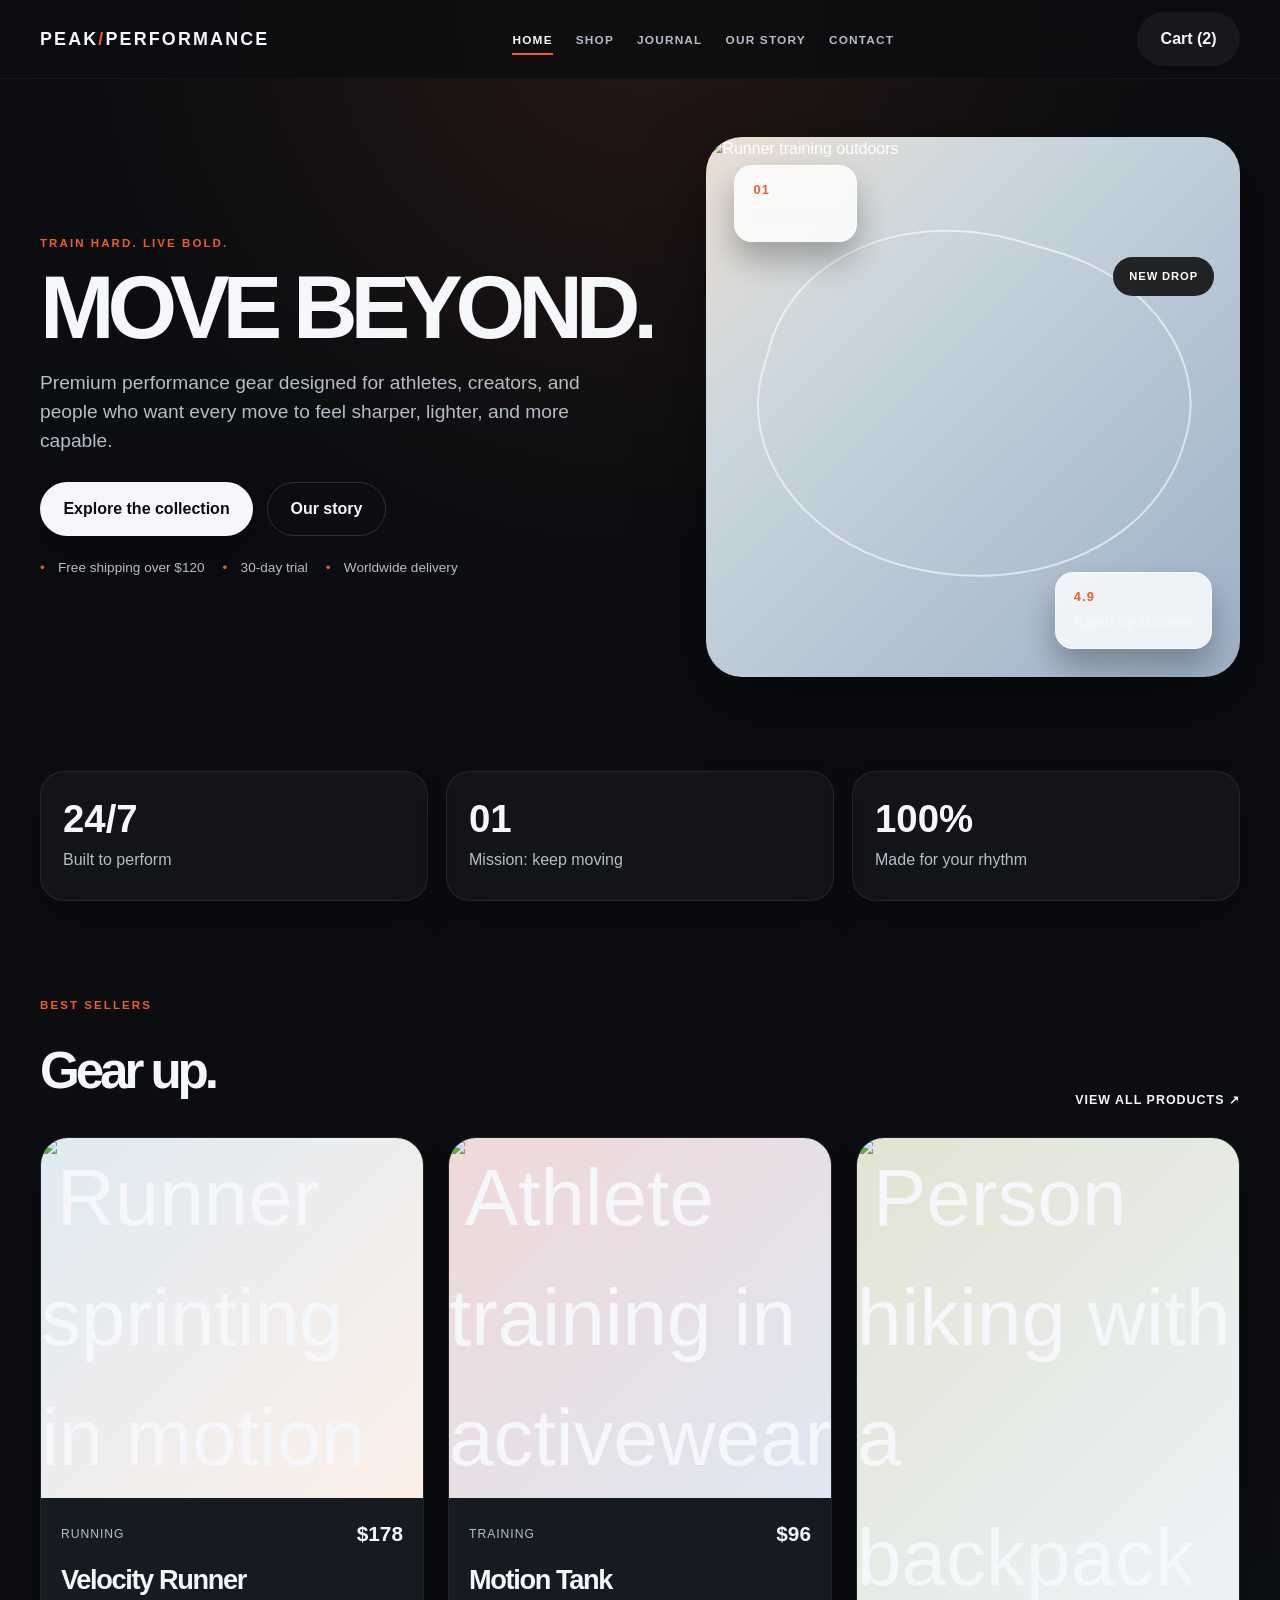
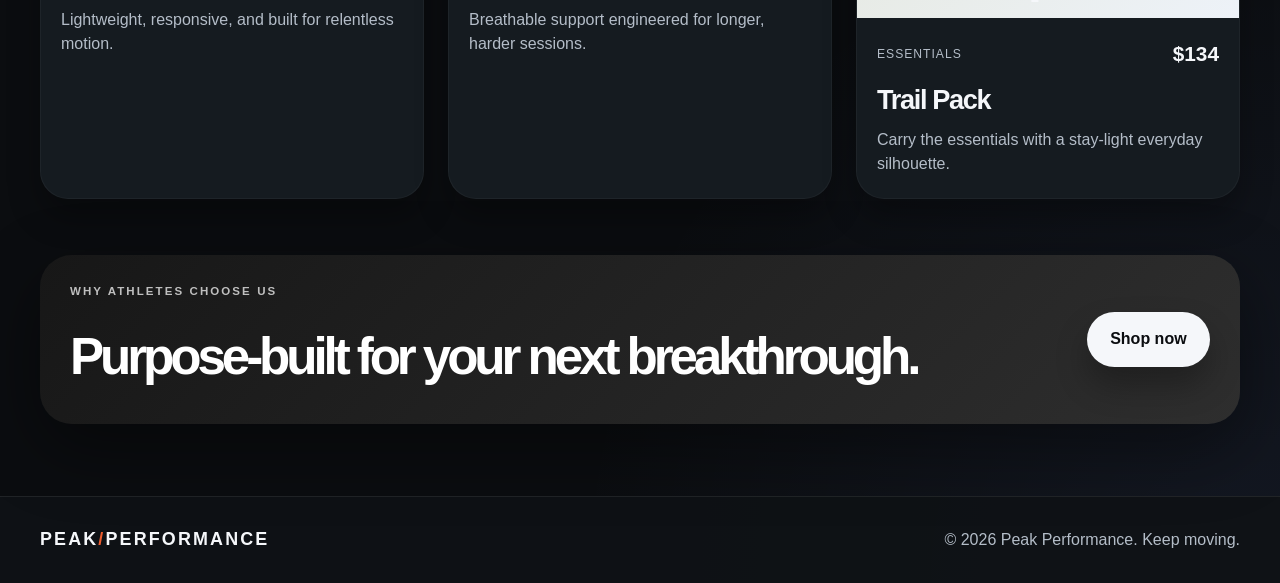
==== index.html @ 9002784c "Add image links to product and hero sections, create secret and route pages with corresponding style" ====
<!doctype html>
<html lang="en">
  <head>
    <meta charset="UTF-8" />
    <meta name="viewport" content="width=device-width, initial-scale=1.0" />
    <meta
      name="description"
      content="Premium performance essentials for training, travel, and everyday movement."
    />
    <title>Peak Performance | Move Beyond</title>
    <link rel="stylesheet" href="styles.css" />
    <script src="app.js" defer></script>
  </head>
  <body>
    <header class="site-header">
      <div class="container nav-wrap">
        <a class="brand" href="index.html">PEAK<span>/</span>PERFORMANCE</a>
        <nav class="main-nav" aria-label="Main navigation">
          <ul class="nav-links">
            <li><a href="index.html" class="active">Home</a></li>
            <li><a href="shop.html">Shop</a></li>
            <li><a href="journal.html">Journal</a></li>
            <li><a href="about.html">Our Story</a></li>
            <li><a href="contact.html">Contact</a></li>
          </ul>
        </nav>
        <div class="nav-actions">
          <a class="nav-pill" href="cart.html">Cart (2)</a>
          <button class="menu-toggle" aria-label="Open menu">☰</button>
        </div>
      </div>
    </header>

    <main>
      <section class="page-hero hero-section">
        <div class="container hero-layout reveal">
          <div class="hero-copy">
            <p class="section-kicker">Train hard. Live bold.</p>
            <h1>Move beyond.</h1>
            <p class="lead">
              Premium performance gear designed for athletes, creators, and
              people who want every move to feel sharper, lighter, and more
              capable.
            </p>
            <div class="cta-row">
              <a class="btn btn-primary" href="shop.html"
                >Explore the collection</a
              >
              <a class="btn btn-secondary" href="about.html">Our story</a>
            </div>
            <ul class="trust-list">
              <li>Free shipping over $120</li>
              <li>30-day trial</li>
              <li>Worldwide delivery</li>
            </ul>
          </div>

          <div
            class="hero-visual"
            aria-label="Premium performance gear showcase"
          >
            <a
              class="image-link hero-image-link"
              href="secret.html"
              aria-label="Open private Peak Performance note"
            >
              <img
                class="hero-photo"
                src="https://images.unsplash.com/photo-1547347298-4074fc3086f0?auto=format&fit=crop&w=1200&q=80"
                alt="Runner training outdoors"
              />
            </a>
            <div class="visual-card visual-card-top">
              <span>01</span>
              <strong>Peak Motion</strong>
            </div>
            <div class="product-badge">New Drop</div>
            <div class="visual-card visual-card-bottom">
              <span>4.9</span>
              <strong>Rated by athletes</strong>
            </div>
          </div>
        </div>
      </section>

      <section class="container section-space reveal">
        <div class="stats-grid">
          <div class="stat-item">
            <strong>24/7</strong>
            <span>Built to perform</span>
          </div>
          <div class="stat-item">
            <strong>01</strong>
            <span>Mission: keep moving</span>
          </div>
          <div class="stat-item">
            <strong>100%</strong>
            <span>Made for your rhythm</span>
          </div>
        </div>
      </section>

      <section class="container section-space reveal" id="shop">
        <div class="section-head">
          <div>
            <p class="section-kicker">Best sellers</p>
            <h2>Gear up.</h2>
          </div>
          <a class="text-link" href="shop.html">View all products ↗</a>
        </div>

        <div class="product-grid">
          <article class="product-card">
            <div class="product-thumb gradient-a">
              <a
                class="image-link"
                href="route.html"
                aria-label="Open private Route 02 field note"
              >
                <img
                  src="https://images.unsplash.com/photo-1517836357463-d25dfeac3438?auto=format&fit=crop&w=900&q=80"
                  alt="Runner sprinting in motion"
                />
              </a>
            </div>
            <div class="product-body">
              <div class="product-meta">
                <span>Running</span>
                <strong>$178</strong>
              </div>
              <h3>Velocity Runner</h3>
              <p>Lightweight, responsive, and built for relentless motion.</p>
            </div>
          </article>

          <article class="product-card">
            <div class="product-thumb gradient-b">
              <img
                src="https://images.unsplash.com/photo-1552674605-db6ffd4facb5?auto=format&fit=crop&w=900&q=80"
                alt="Athlete training in activewear"
              />
            </div>
            <div class="product-body">
              <div class="product-meta">
                <span>Training</span>
                <strong>$96</strong>
              </div>
              <h3>Motion Tank</h3>
              <p>Breathable support engineered for longer, harder sessions.</p>
            </div>
          </article>

          <article class="product-card">
            <div class="product-thumb gradient-c">
              <img
                src="https://images.unsplash.com/photo-1527631746610-bca00a040d60?auto=format&fit=crop&w=900&q=80"
                alt="Person hiking with a backpack"
              />
            </div>
            <div class="product-body">
              <div class="product-meta">
                <span>Essentials</span>
                <strong>$134</strong>
              </div>
              <h3>Trail Pack</h3>
              <p>Carry the essentials with a stay-light everyday silhouette.</p>
            </div>
          </article>
        </div>
      </section>

      <section class="highlight-panel section-space reveal">
        <div class="container highlight-inner">
          <div>
            <p class="section-kicker">Why athletes choose us</p>
            <h2>Purpose-built for your next breakthrough.</h2>
          </div>
          <a class="btn btn-primary" href="shop.html">Shop now</a>
        </div>
      </section>
    </main>

    <footer class="site-footer">
      <div class="container footer-wrap">
        <div>
          <a class="brand" href="index.html">PEAK<span>/</span>PERFORMANCE</a>
        </div>
        <p>© <span id="year"></span> Peak Performance. Keep moving.</p>
      </div>
    </footer>
  </body>
</html>
---- styles.css ----
:root {
  --bg: #0b0d10;
  --bg-strong: #11161b;
  --panel: #151b20;
  --panel-soft: #1d252d;
  --text: #f5f7fa;
  --muted: #b4bdc8;
  --accent: #ef5d2e;
  --accent-dark: #d64b1b;
  --line: rgba(255, 255, 255, 0.08);
  --shadow: 0 24px 70px rgba(0, 0, 0, 0.42);
  --shadow-soft: 0 18px 32px rgba(0, 0, 0, 0.28);
}

* {
  box-sizing: border-box;
}

html {
  scroll-behavior: smooth;
}

body {
  margin: 0;
  font-family: "Poppins", "Segoe UI", sans-serif;
  color: var(--text);
  background:
    radial-gradient(circle at top, rgba(239, 93, 46, 0.12), transparent 24%),
    radial-gradient(
      circle at bottom right,
      rgba(120, 155, 255, 0.08),
      transparent 28%
    ),
    var(--bg);
  line-height: 1.5;
  color-scheme: dark;
}

a {
  color: inherit;
  text-decoration: none;
}

img {
  max-width: 100%;
  display: block;
}

.image-link {
  display: block;
  cursor: pointer;
}

.image-link img {
  transition:
    transform 0.35s ease,
    filter 0.35s ease;
}

.image-link:hover img,
.image-link:focus-visible img {
  transform: scale(1.035);
  filter: saturate(1.12) contrast(1.04);
}

button,
input,
textarea,
select {
  font: inherit;
}

.container {
  width: min(1200px, calc(100% - 32px));
  margin-inline: auto;
}

.site-header {
  position: sticky;
  top: 0;
  z-index: 50;
  background: rgba(11, 13, 16, 0.8);
  backdrop-filter: blur(16px);
  border-bottom: 1px solid rgba(255, 255, 255, 0.04);
}

.nav-wrap {
  display: flex;
  align-items: center;
  justify-content: space-between;
  gap: 24px;
  min-height: 78px;
}

.brand {
  font-size: clamp(1rem, 1.4vw, 1.5rem);
  font-weight: 800;
  letter-spacing: 0.12em;
  text-transform: uppercase;
}

.brand span {
  color: var(--accent);
}

.main-nav {
  display: flex;
  align-items: center;
}

.nav-links {
  display: flex;
  align-items: center;
  gap: clamp(1rem, 1.8vw, 2.2rem);
  list-style: none;
  margin: 0;
  padding: 0;
}

.nav-links a {
  position: relative;
  font-size: 0.74rem;
  font-weight: 700;
  letter-spacing: 0.1em;
  text-transform: uppercase;
  color: var(--muted);
  transition: color 0.2s ease;
}

.nav-links a::after {
  content: "";
  position: absolute;
  left: 0;
  bottom: -8px;
  width: 100%;
  height: 2px;
  background: var(--accent);
  transform: scaleX(0);
  transform-origin: left;
  transition: transform 0.2s ease;
}

.nav-links a:hover,
.nav-links a:focus-visible,
.nav-links a.active {
  color: var(--text);
}

.nav-links a:hover::after,
.nav-links a:focus-visible::after,
.nav-links a.active::after {
  transform: scaleX(1);
}

.nav-actions {
  display: flex;
  align-items: center;
  gap: 14px;
}

.nav-pill,
.btn {
  display: inline-flex;
  align-items: center;
  justify-content: center;
  padding: 0.9rem 1.4rem;
  border-radius: 999px;
  border: 1px solid transparent;
  font-weight: 700;
  transition:
    transform 0.2s ease,
    box-shadow 0.2s ease,
    background 0.2s ease;
}

.nav-pill {
  background: rgba(255, 255, 255, 0.05);
  color: var(--text);
}

.btn:hover,
.nav-pill:hover,
.btn:focus-visible,
.nav-pill:focus-visible {
  transform: translateY(-2px);
}

.btn-primary {
  background: var(--text);
  color: #0b0d10;
  box-shadow: var(--shadow-soft);
}

.btn-secondary {
  background: transparent;
  border-color: rgba(255, 255, 255, 0.14);
  color: var(--text);
}

.btn-light {
  background: rgba(255, 255, 255, 0.04);
  border-color: rgba(255, 255, 255, 0.08);
  color: var(--text);
}

.menu-toggle {
  display: none;
  border: 0;
  background: transparent;
  font-size: 2rem;
  cursor: pointer;
  color: var(--text);
}

.page-hero {
  padding: 70px 0 30px;
}

.hero-section {
  padding-top: 58px;
}

.hero-layout {
  display: grid;
  grid-template-columns: 1.08fr 0.92fr;
  align-items: center;
  gap: 40px;
}

.section-kicker {
  margin: 0 0 18px;
  color: var(--accent);
  font-size: 0.72rem;
  letter-spacing: 0.18em;
  font-weight: 700;
  text-transform: uppercase;
}

.hero-copy h1,
.page-hero h1 {
  margin: 0;
  font-size: clamp(3.3rem, 7vw, 7rem);
  line-height: 0.9;
  letter-spacing: -0.08em;
  text-transform: uppercase;
}

.lead {
  max-width: 560px;
  margin: 22px 0 26px;
  color: var(--muted);
  font-size: clamp(1.05rem, 1.5vw, 1.3rem);
}

.cta-row {
  display: flex;
  flex-wrap: wrap;
  gap: 14px;
  margin-bottom: 22px;
}

.trust-list {
  display: flex;
  flex-wrap: wrap;
  gap: 18px;
  list-style: none;
  margin: 0;
  padding: 0;
  color: var(--muted);
  font-size: 0.85rem;
}

.trust-list li {
  position: relative;
  padding-left: 18px;
}

.trust-list li::before {
  content: "•";
  position: absolute;
  left: 0;
  color: var(--accent);
}

.hero-visual {
  position: relative;
  min-height: 540px;
  border-radius: 36px;
  background: linear-gradient(135deg, #ecdfd3 0%, #c9d6de 32%, #9db0c7 100%);
  box-shadow: var(--shadow);
  overflow: hidden;
  display: grid;
  place-items: center;
}

.hero-photo,
.story-photo {
  position: absolute;
  inset: 0;
  width: 100%;
  height: 100%;
  object-fit: cover;
}

.hero-visual::before {
  content: "";
  position: absolute;
  inset: 18% 10% 18% 10%;
  border-radius: 50% 42% 58% 44%;
  border: 2px solid rgba(255, 255, 255, 0.58);
  transform: rotate(16deg);
  z-index: 1;
}

.hero-photo {
  filter: saturate(0.9) contrast(1.06);
}

.hero-image-link,
.product-image-link {
  position: absolute;
  inset: 0;
  overflow: hidden;
}

.product-image-link img {
  width: 100%;
  height: 100%;
  object-fit: cover;
}

.visual-card {
  position: absolute;
  display: flex;
  flex-direction: column;
  gap: 6px;
  background: rgba(255, 255, 255, 0.82);
  border: 1px solid rgba(255, 255, 255, 0.5);
  border-radius: 18px;
  padding: 14px 18px;
  backdrop-filter: blur(6px);
  box-shadow: var(--shadow-soft);
  z-index: 2;
}

.visual-card span {
  font-size: 0.8rem;
  color: var(--accent);
  font-weight: 700;
  letter-spacing: 0.09em;
  text-transform: uppercase;
}

.visual-card strong {
  font-size: 0.9rem;
}

.visual-card-top {
  top: 28px;
  left: 28px;
}

.visual-card-bottom {
  bottom: 28px;
  right: 28px;
}

.product-badge {
  position: absolute;
  right: 26px;
  top: 120px;
  z-index: 3;
  padding: 0.7rem 1rem;
  border-radius: 999px;
  background: rgba(17, 17, 17, 0.9);
  color: white;
  letter-spacing: 0.08em;
  text-transform: uppercase;
  font-size: 0.7rem;
  font-weight: 700;
}

.section-space {
  padding-top: 64px;
  padding-bottom: 32px;
}

.stats-grid {
  display: grid;
  grid-template-columns: repeat(3, minmax(0, 1fr));
  gap: 18px;
}

.stat-item {
  display: flex;
  flex-direction: column;
  gap: 10px;
  padding: 28px 22px;
  background: rgba(255, 255, 255, 0.03);
  border: 1px solid var(--line);
  border-radius: 24px;
  box-shadow: var(--shadow-soft);
}

.stat-item strong {
  font-size: clamp(1.8rem, 3vw, 2.8rem);
  line-height: 1;
}

.stat-item span {
  color: var(--muted);
}

.section-head {
  display: flex;
  align-items: end;
  justify-content: space-between;
  gap: 16px;
  margin-bottom: 28px;
}

.section-head h2,
.highlight-panel h2 {
  margin: 0;
  font-size: clamp(2.3rem, 4vw, 3.5rem);
  letter-spacing: -0.08em;
}

.text-link {
  color: var(--text);
  font-weight: 700;
  letter-spacing: 0.08em;
  text-transform: uppercase;
  font-size: 0.78rem;
}

.product-grid {
  display: grid;
  grid-template-columns: repeat(3, minmax(0, 1fr));
  gap: 24px;
}

.product-card {
  border-radius: 28px;
  background: var(--panel);
  border: 1px solid rgba(255, 255, 255, 0.04);
  box-shadow: var(--shadow-soft);
  overflow: hidden;
  transition:
    transform 0.18s ease,
    box-shadow 0.18s ease;
}

.product-card:hover {
  transform: translateY(-4px) scale(1.01);
  box-shadow: var(--shadow);
}

.product-thumb {
  position: relative;
  display: block;
  min-height: 220px;
  overflow: hidden;
  font-size: clamp(3.8rem, 7vw, 5rem);
}

.product-thumb img {
  width: 100%;
  height: 100%;
  object-fit: cover;
  display: block;
}

.gradient-a {
  background: linear-gradient(135deg, #dfeaf2, #fdf0e8);
}
.gradient-b {
  background: linear-gradient(135deg, #f0d8d8, #dfe7f2);
}
.gradient-c {
  background: linear-gradient(135deg, #e1e3d2, #edf2f8);
}
.gradient-d {
  background: linear-gradient(135deg, #f4d6d2, #e6e3f5);
}
.gradient-e {
  background: linear-gradient(135deg, #d7ebe5, #f3e2d7);
}
.gradient-f {
  background: linear-gradient(135deg, #ecdfd5, #dfeaf7);
}

.product-body {
  padding: 20px 20px 22px;
}

.product-meta {
  display: flex;
  align-items: center;
  justify-content: space-between;
  gap: 12px;
  margin-bottom: 10px;
  color: var(--muted);
  font-size: 0.76rem;
  letter-spacing: 0.08em;
  text-transform: uppercase;
}

.product-meta strong {
  color: var(--text);
  font-size: 1.3rem;
  letter-spacing: 0;
  text-transform: none;
}

.product-card h3 {
  margin: 0 0 8px;
  font-size: 1.7rem;
  letter-spacing: -0.05em;
}

.product-card p {
  margin: 0;
  color: var(--muted);
}

.highlight-panel {
  padding-top: 24px;
  padding-bottom: 72px;
}

.highlight-inner {
  display: flex;
  align-items: center;
  justify-content: space-between;
  gap: 24px;
  padding: 28px 30px;
  border-radius: 32px;
  background: linear-gradient(135deg, #171717 0%, #2e2e2e 100%);
  color: white;
  box-shadow: var(--shadow);
}

.highlight-inner .section-kicker {
  color: rgba(255, 255, 255, 0.72);
}

.site-footer {
  border-top: 1px solid var(--line);
  background: rgba(15, 18, 22, 0.9);
}

.footer-wrap {
  display: flex;
  align-items: center;
  justify-content: space-between;
  gap: 18px;
  min-height: 86px;
}

.site-footer p {
  margin: 0;
  color: var(--muted);
}

.small-hero {
  padding-top: 90px;
  padding-bottom: 30px;
}

.page-hero .section-kicker {
  margin-bottom: 14px;
}

.story-hero,
.contact-hero {
  background: linear-gradient(
    135deg,
    rgba(239, 93, 46, 0.15),
    rgba(21, 27, 32, 0.8)
  );
}

.story-grid {
  display: grid;
  grid-template-columns: 1.05fr 0.95fr;
  gap: 30px;
  align-items: center;
}

.story-copy {
  font-size: 1.08rem;
  color: var(--muted);
}

.story-copy p {
  margin-top: 0;
  margin-bottom: 20px;
}

.story-visual {
  position: relative;
  min-height: 440px;
  border-radius: 32px;
  background: linear-gradient(135deg, #efe0d7 0%, #dfeaf2 100%);
  overflow: hidden;
}

.story-photo {
  filter: saturate(0.85) contrast(1.05);
}

.floating-card {
  position: absolute;
  display: flex;
  flex-direction: column;
  gap: 6px;
  padding: 18px 20px;
  border-radius: 20px;
  background: rgba(255, 255, 255, 0.84);
  box-shadow: var(--shadow-soft);
}

.floating-card span {
  color: var(--accent);
  font-size: 0.76rem;
  letter-spacing: 0.12em;
  font-weight: 700;
  text-transform: uppercase;
}

.accent-card {
  left: 32px;
  top: 44px;
}

.soft-card {
  right: 34px;
  bottom: 38px;
}

.feature-grid {
  display: grid;
  grid-template-columns: repeat(3, minmax(0, 1fr));
  gap: 22px;
}

.feature-card {
  background: rgba(255, 255, 255, 0.03);
  border: 1px solid var(--line);
  border-radius: 24px;
  padding: 26px 22px;
  box-shadow: var(--shadow-soft);
}

.feature-icon {
  display: grid;
  place-items: center;
  width: 60px;
  height: 60px;
  margin-bottom: 16px;
  border-radius: 16px;
  background: linear-gradient(135deg, #f0e3d9, #e6edf5);
  font-size: 1.8rem;
}

.feature-card h3 {
  margin: 0 0 10px;
  font-size: 1.4rem;
}

.feature-card p {
  margin: 0;
  color: var(--muted);
}

.timeline {
  display: grid;
  grid-template-columns: repeat(3, minmax(0, 1fr));
  gap: 20px;
}

.timeline-item {
  display: flex;
  gap: 16px;
  padding: 22px 18px;
  background: rgba(255, 255, 255, 0.03);
  border: 1px solid var(--line);
  border-radius: 20px;
}

.timeline-item span {
  color: var(--accent);
  font-weight: 800;
  font-size: 0.9rem;
  letter-spacing: 0.1em;
}

.timeline-item h3 {
  margin: 0 0 6px;
  font-size: 1.3rem;
}

.timeline-item p {
  margin: 0;
  color: var(--muted);
}

.contact-layout {
  display: grid;
  grid-template-columns: 1.2fr 0.8fr;
  gap: 24px;
}

.contact-card,
.info-panel {
  background: rgba(255, 255, 255, 0.03);
  border: 1px solid var(--line);
  border-radius: 28px;
  box-shadow: var(--shadow-soft);
}

.contact-card {
  padding: 28px;
}

.contact-card h2,
.info-box h3 {
  margin-top: 0;
}

.contact-form {
  display: grid;
  gap: 18px;
}

.contact-form label {
  display: grid;
  gap: 8px;
  color: var(--muted);
  font-weight: 600;
}

.contact-form input,
.contact-form textarea,
.sort-box select {
  width: 100%;
  border: 1px solid rgba(255, 255, 255, 0.12);
  border-radius: 14px;
  background: rgba(10, 12, 15, 0.8);
  color: var(--text);
  padding: 0.9rem 1rem;
  outline: none;
}

.contact-form input:focus,
.contact-form textarea:focus,
.sort-box select:focus {
  border-color: rgba(239, 93, 46, 0.5);
  box-shadow: 0 0 0 3px rgba(239, 93, 46, 0.12);
}

.info-panel {
  display: grid;
  gap: 18px;
  padding: 28px 24px;
}

.info-box {
  border-bottom: 1px solid var(--line);
  padding-bottom: 18px;
}

.info-box:last-child {
  border-bottom: 0;
  padding-bottom: 0;
}

.info-box p {
  margin: 0;
  color: var(--muted);
  line-height: 1.8;
}

.toolbar {
  display: flex;
  justify-content: space-between;
  align-items: center;
  gap: 16px;
  margin-bottom: 20px;
}

.chip-group {
  display: flex;
  flex-wrap: wrap;
  gap: 12px;
}

.chip {
  border: 1px solid rgba(255, 255, 255, 0.08);
  background: rgba(255, 255, 255, 0.03);
  color: var(--text);
  border-radius: 999px;
  padding: 0.7rem 1rem;
  font-weight: 600;
  cursor: pointer;
}

.chip.active {
  background: var(--text);
  color: white;
  border-color: var(--text);
}

.sort-box {
  display: inline-flex;
  align-items: center;
  gap: 12px;
  padding: 0.8rem 1rem;
  background: rgba(255, 255, 255, 0.03);
  border: 1px solid var(--line);
  border-radius: 14px;
}

.sort-box span {
  color: var(--muted);
  font-size: 0.85rem;
}

.sort-box select {
  min-width: 180px;
  border: none;
  background: transparent;
  padding: 0;
}

.product-actions {
  display: flex;
  align-items: center;
  justify-content: space-between;
  gap: 12px;
  margin-top: 18px;
}

.product-detail {
  display: grid;
  grid-template-columns: 1fr 0.9fr;
  align-items: center;
  gap: 56px;
}

.product-detail-media {
  position: relative;
  min-height: 620px;
  overflow: hidden;
  border-radius: 32px;
  background: var(--panel-soft);
}

.product-detail-media img {
  width: 100%;
  height: 100%;
  min-height: 620px;
  object-fit: cover;
}

.product-detail-media .product-badge {
  top: 24px;
  right: 24px;
}

.product-detail-copy h1 {
  margin: 0;
  font-size: clamp(3rem, 6vw, 5.8rem);
  line-height: 0.92;
  letter-spacing: -0.08em;
  text-transform: uppercase;
}

.detail-rating,
.detail-perks,
.cart-summary > div {
  display: flex;
  align-items: center;
  justify-content: space-between;
  gap: 16px;
}

.detail-rating {
  margin-top: 22px;
  color: var(--muted);
}

.detail-rating strong {
  color: var(--text);
  font-size: 1.5rem;
}

.detail-options {
  display: grid;
  gap: 24px;
  margin: 26px 0;
}

.option-label {
  display: block;
  margin-bottom: 10px;
  color: var(--muted);
  font-size: 0.78rem;
  font-weight: 700;
  letter-spacing: 0.1em;
  text-transform: uppercase;
}

.swatches,
.size-grid {
  display: flex;
  flex-wrap: wrap;
  gap: 10px;
}

.swatch,
.size-grid button {
  border: 1px solid var(--line);
  cursor: pointer;
}

.swatch {
  width: 34px;
  height: 34px;
  border-radius: 50%;
}

.swatch.active,
.size-grid button.active {
  outline: 2px solid var(--accent);
  outline-offset: 3px;
}

.swatch-ink {
  background: #181d22;
}
.swatch-flame {
  background: var(--accent);
}
.swatch-stone {
  background: #b6b2a7;
}

.size-grid button {
  min-width: 48px;
  padding: 0.7rem 0.9rem;
  border-radius: 10px;
  background: var(--panel);
  color: var(--text);
}

.add-to-cart {
  width: 100%;
}

.detail-perks {
  flex-wrap: wrap;
  justify-content: flex-start;
  margin-top: 24px;
  color: var(--muted);
  font-size: 0.78rem;
}

.detail-story {
  display: grid;
  grid-template-columns: 1fr 1fr;
  gap: 60px;
  padding-top: 32px;
  border-top: 1px solid var(--line);
}

.detail-story h2,
.journal-feature h2 {
  margin: 0;
  font-size: clamp(2.2rem, 4vw, 4rem);
  letter-spacing: -0.07em;
  line-height: 0.98;
}

.detail-copy {
  color: var(--muted);
  font-size: 1.08rem;
}

.journal-hero {
  background: linear-gradient(
    135deg,
    rgba(239, 93, 46, 0.18),
    rgba(21, 27, 32, 0.8)
  );
}

.journal-feature {
  display: grid;
  grid-template-columns: 1.05fr 0.95fr;
  align-items: center;
  gap: 48px;
}

.journal-feature img {
  width: 100%;
  height: 460px;
  object-fit: cover;
  border-radius: 30px;
}

.journal-grid {
  display: grid;
  grid-template-columns: repeat(3, minmax(0, 1fr));
  gap: 22px;
}

.journal-card {
  overflow: hidden;
  border: 1px solid var(--line);
  border-radius: 24px;
  background: rgba(255, 255, 255, 0.03);
}

.journal-card img {
  width: 100%;
  height: 230px;
  object-fit: cover;
}

.journal-card > div {
  padding: 20px;
}

.journal-card h3 {
  margin: 0 0 18px;
  font-size: 1.45rem;
}

.cart-layout {
  display: grid;
  grid-template-columns: 1.2fr 0.8fr;
  align-items: start;
  gap: 28px;
}

.cart-items,
.cart-summary {
  border: 1px solid var(--line);
  border-radius: 26px;
  background: rgba(255, 255, 255, 0.03);
}

.cart-item {
  display: grid;
  grid-template-columns: 130px 1fr auto;
  align-items: center;
  gap: 22px;
  padding: 20px;
  border-bottom: 1px solid var(--line);
}

.cart-item:last-child {
  border-bottom: 0;
}

.cart-item img {
  width: 130px;
  height: 150px;
  object-fit: cover;
  border-radius: 16px;
}

.cart-item h2 {
  margin: 0 0 6px;
  font-size: 1.5rem;
}

.cart-item p:not(.section-kicker) {
  margin: 0 0 12px;
  color: var(--muted);
}

.remove-item {
  align-self: end;
  border: 0;
  background: transparent;
  color: var(--muted);
  cursor: pointer;
  font-size: 0.78rem;
}

.cart-summary {
  display: grid;
  gap: 18px;
  padding: 26px;
}

.cart-summary > div {
  color: var(--muted);
}

.cart-summary .summary-total {
  padding-top: 18px;
  border-top: 1px solid var(--line);
  color: var(--text);
  font-size: 1.2rem;
}

.summary-note {
  margin: 0;
  color: var(--muted);
  font-size: 0.78rem;
}

.secret-page {
  background:
    radial-gradient(
      circle at 80% 12%,
      rgba(239, 93, 46, 0.18),
      transparent 25%
    ),
    var(--bg);
}

.secret-hero {
  min-height: 58vh;
  display: grid;
  align-content: center;
  max-width: 900px;
}

.secret-hero h1,
.route-hero h1 {
  max-width: 800px;
  margin: 0;
  font-size: clamp(3.4rem, 8vw, 8rem);
  line-height: 0.9;
  letter-spacing: -0.08em;
  text-transform: uppercase;
}

.secret-note,
.route-hero {
  display: grid;
  grid-template-columns: 1fr 1fr;
  align-items: center;
  gap: 52px;
}

.secret-note img {
  width: 100%;
  height: 420px;
  object-fit: cover;
  border-radius: 28px;
}

.secret-note h2 {
  margin: 0 0 18px;
  font-size: clamp(2.2rem, 4vw, 4rem);
  line-height: 0.98;
  letter-spacing: -0.07em;
}

.secret-note p:not(.section-kicker) {
  color: var(--muted);
  font-size: 1.08rem;
}

.route-hero {
  min-height: 58vh;
  grid-template-columns: 1.3fr 0.7fr;
}

.route-mark {
  display: grid;
  gap: 6px;
  padding: 34px;
  border: 1px solid var(--line);
  border-radius: 28px;
  background: rgba(255, 255, 255, 0.03);
}

.route-mark span,
.route-mark small {
  color: var(--muted);
  letter-spacing: 0.12em;
  text-transform: uppercase;
}

.route-mark strong {
  font-size: clamp(2.4rem, 5vw, 5rem);
  line-height: 1;
}

.reveal {
  opacity: 0;
  transform: translateY(18px);
  transition:
    opacity 0.45s ease,
    transform 0.45s ease;
}

.reveal.visible {
  opacity: 1;
  transform: translateY(0);
}

@keyframes float {
  0%,
  100% {
    transform: translateY(0px);
  }
  50% {
    transform: translateY(-8px);
  }
}

@media (max-width: 900px) {
  .hero-layout,
  .story-grid,
  .contact-layout,
  .product-detail,
  .detail-story,
  .journal-feature,
  .secret-note,
  .route-hero,
  .cart-layout,
  .journal-grid,
  .product-grid,
  .feature-grid,
  .timeline {
    grid-template-columns: 1fr;
  }

  .stats-grid {
    grid-template-columns: 1fr;
  }

  .product-grid {
    grid-template-columns: repeat(2, minmax(0, 1fr));
  }
}

@media (max-width: 820px) {
  .menu-toggle {
    display: inline-block;
  }

  .main-nav {
    display: none;
    position: absolute;
    top: 100%;
    left: 16px;
    right: 16px;
    background: rgba(15, 18, 22, 0.96);
    border: 1px solid rgba(255, 255, 255, 0.08);
    border-radius: 22px;
    box-shadow: var(--shadow-soft);
    padding: 18px 20px;
  }

  .site-header.nav-open .main-nav {
    display: block;
  }

  .nav-links {
    flex-direction: column;
    align-items: flex-start;
  }

  .nav-wrap {
    position: relative;
    min-height: 72px;
  }

  .hero-layout {
    text-align: center;
  }

  .cta-row,
  .trust-list {
    justify-content: center;
  }

  .section-head,
  .toolbar,
  .highlight-inner,
  .footer-wrap {
    flex-direction: column;
    align-items: flex-start;
  }

  .product-grid {
    grid-template-columns: 1fr;
  }

  .product-detail-media,
  .product-detail-media img {
    min-height: 480px;
  }

  .journal-feature {
    gap: 28px;
  }
}

@media (max-width: 480px) {
  .container {
    width: min(100% - 22px, 1200px);
  }

  .page-hero {
    padding-top: 52px;
  }

  .hero-visual {
    min-height: 420px;
  }

  .visual-card {
    padding: 12px 14px;
  }

  .nav-pill {
    display: none;
  }

  .contact-card,
  .info-panel,
  .feature-card,
  .timeline-item {
    padding-left: 18px;
    padding-right: 18px;
  }

  .product-detail-media,
  .product-detail-media img {
    min-height: 360px;
  }

  .cart-item {
    grid-template-columns: 86px 1fr;
    gap: 14px;
  }

  .cart-item img {
    width: 86px;
    height: 110px;
  }

  .remove-item {
    grid-column: 2;
    justify-self: start;
  }
}
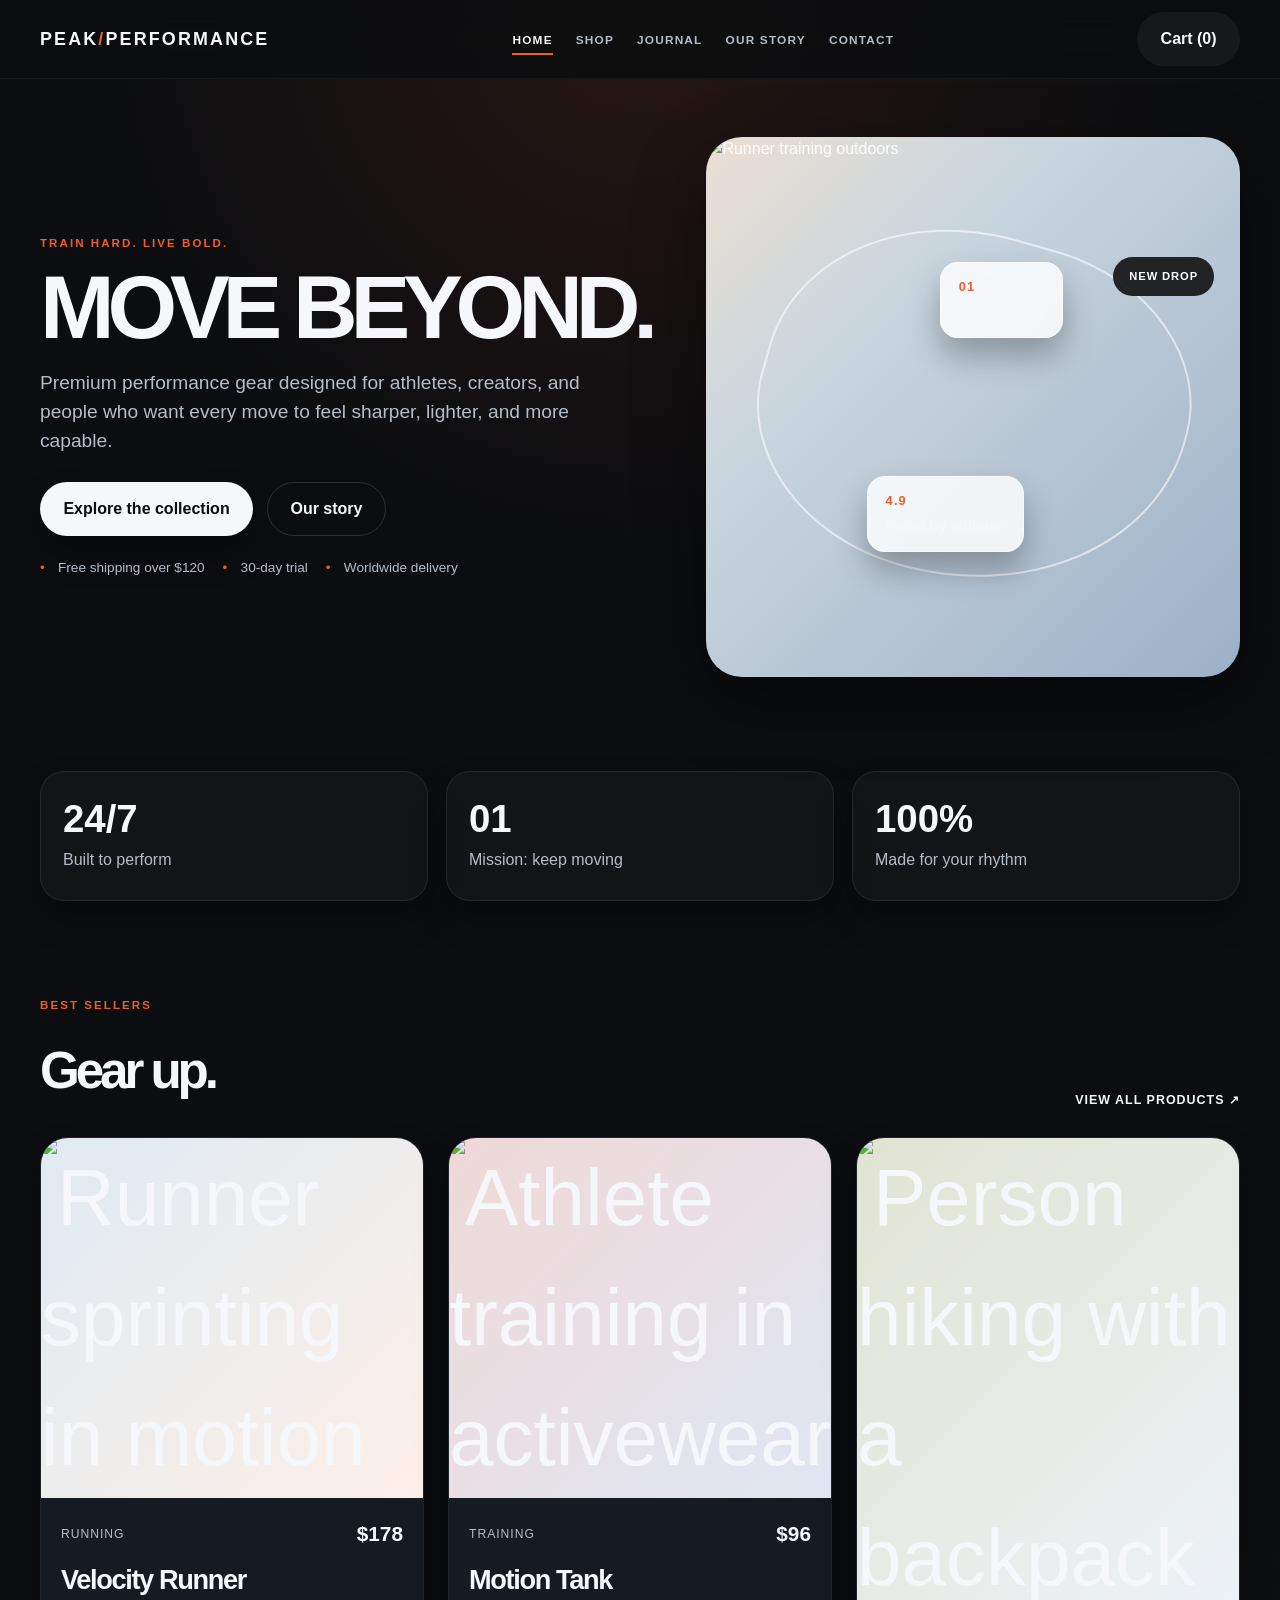
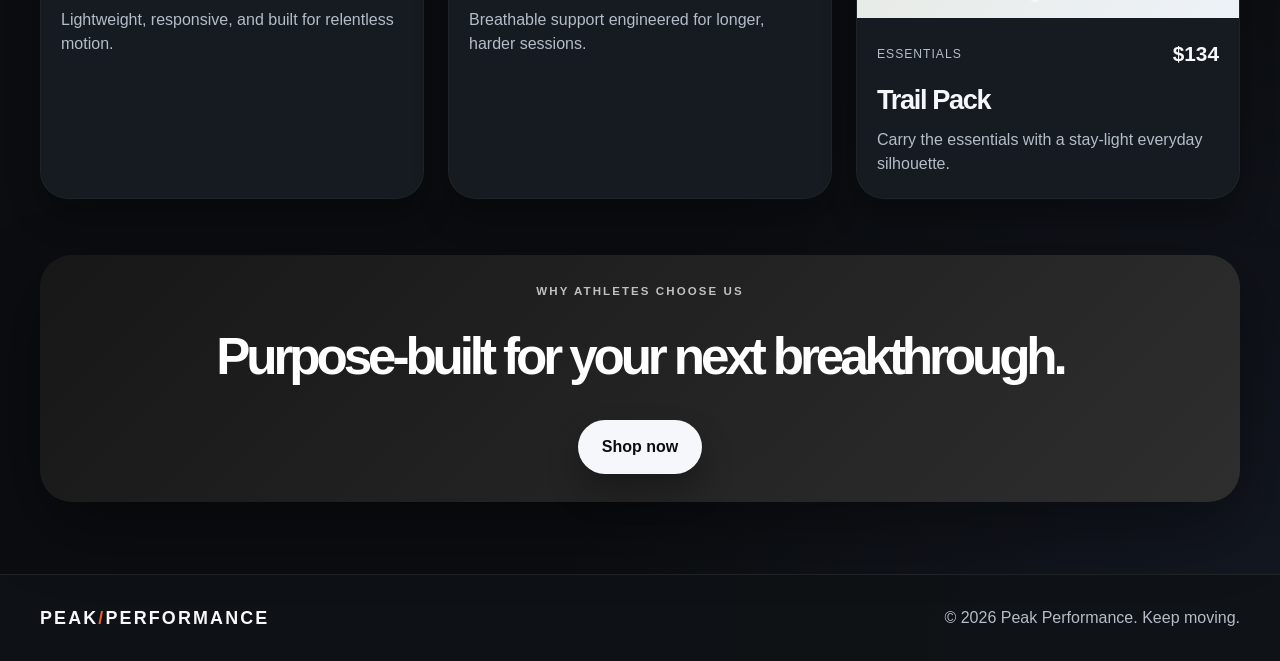
==== commit 7202b228: "feat: update theme classes for various pages and enhance styles for light mode - Set body class to "" ====
--- a/index.html
+++ b/index.html
@@ -11,7 +11,7 @@
     <link rel="stylesheet" href="styles.css" />
     <script src="app.js" defer></script>
   </head>
-  <body>
+  <body class="theme-dark">
     <header class="site-header">
       <div class="container nav-wrap">
         <a class="brand" href="index.html">PEAK<span>/</span>PERFORMANCE</a>
--- a/styles.css
+++ b/styles.css
@@ -36,6 +36,23 @@
   color-scheme: dark;
 }
 
+body.theme-light {
+  --bg: #f4f3ef;
+  --bg-strong: #ffffff;
+  --panel: #ffffff;
+  --panel-soft: #e5e5df;
+  --text: #14181b;
+  --muted: #626b70;
+  --line: rgba(20, 24, 27, 0.12);
+  --shadow: 0 24px 70px rgba(20, 24, 27, 0.14);
+  --shadow-soft: 0 18px 32px rgba(20, 24, 27, 0.08);
+  background:
+    radial-gradient(circle at top, rgba(239, 93, 46, 0.1), transparent 24%),
+    radial-gradient(circle at bottom right, rgba(120, 155, 255, 0.1), transparent 28%),
+    var(--bg);
+  color-scheme: light;
+}
+
 a {
   color: inherit;
   text-decoration: none;
@@ -82,6 +99,11 @@
   background: rgba(11, 13, 16, 0.8);
   backdrop-filter: blur(16px);
   border-bottom: 1px solid rgba(255, 255, 255, 0.04);
+}
+
+.theme-light .site-header {
+  background: rgba(244, 243, 239, 0.86);
+  border-bottom-color: var(--line);
 }
 
 .nav-wrap {
@@ -178,6 +200,10 @@
   color: var(--text);
 }
 
+.theme-light .nav-pill {
+  background: rgba(20, 24, 27, 0.06);
+}
+
 .btn:hover,
 .nav-pill:hover,
 .btn:focus-visible,
@@ -191,10 +217,20 @@
   box-shadow: var(--shadow-soft);
 }
 
+.theme-light .btn-primary {
+  background: var(--accent);
+  color: #ffffff;
+  box-shadow: 0 14px 28px rgba(239, 93, 46, 0.2);
+}
+
 .btn-secondary {
   background: transparent;
   border-color: rgba(255, 255, 255, 0.14);
   color: var(--text);
+}
+
+.theme-light .btn-secondary {
+  border-color: rgba(20, 24, 27, 0.16);
 }
 
 .btn-light {
@@ -531,14 +567,16 @@
 
 .highlight-inner {
   display: flex;
-  align-items: center;
-  justify-content: space-between;
+  flex-direction: column;
+  align-items: center;
+  justify-content: center;
   gap: 24px;
   padding: 28px 30px;
   border-radius: 32px;
   background: linear-gradient(135deg, #171717 0%, #2e2e2e 100%);
   color: white;
   box-shadow: var(--shadow);
+  text-align: center;
 }
 
 .highlight-inner .section-kicker {
@@ -548,6 +586,11 @@
 .site-footer {
   border-top: 1px solid var(--line);
   background: rgba(15, 18, 22, 0.9);
+}
+
+.theme-light .site-footer {
+  background: rgba(255, 255, 255, 0.72);
+  border-top-color: var(--line);
 }
 
 .footer-wrap {
@@ -578,6 +621,16 @@
     135deg,
     rgba(239, 93, 46, 0.15),
     rgba(21, 27, 32, 0.8)
+  );
+}
+
+.theme-light .contact-hero,
+.theme-light .journal-hero,
+.theme-light .article-hero {
+  background: linear-gradient(
+    135deg,
+    rgba(239, 93, 46, 0.1),
+    rgba(255, 255, 255, 0.78)
   );
 }
 
@@ -753,6 +806,15 @@
   outline: none;
 }
 
+.theme-light .contact-form input,
+.theme-light .contact-form textarea,
+.theme-light .sort-box select,
+.theme-light .checkout-section input,
+.theme-light .checkout-section select {
+  border-color: rgba(20, 24, 27, 0.14);
+  background: rgba(255, 255, 255, 0.82);
+}
+
 .contact-form input:focus,
 .contact-form textarea:focus,
 .sort-box select:focus {
@@ -822,6 +884,30 @@
   border-radius: 14px;
 }
 
+.theme-light .sort-box,
+.theme-light .chip,
+.theme-light .stat-item,
+.theme-light .feature-card,
+.theme-light .timeline-item,
+.theme-light .contact-card,
+.theme-light .info-panel,
+.theme-light .journal-card,
+.theme-light .cart-items,
+.theme-light .cart-summary,
+.theme-light .route-mark,
+.theme-light .checkout-section,
+.theme-light .checkout-order,
+.theme-light .article-aside {
+  background: rgba(255, 255, 255, 0.72);
+  border-color: var(--line);
+}
+
+.theme-light .chip.active {
+  background: var(--text);
+  color: #ffffff;
+  border-color: var(--text);
+}
+
 .sort-box span {
   color: var(--muted);
   font-size: 0.85rem;
@@ -1038,6 +1124,87 @@
   font-size: 1.45rem;
 }
 
+.article-hero {
+  padding: 76px 0 34px;
+  background: linear-gradient(
+    135deg,
+    rgba(239, 93, 46, 0.14),
+    rgba(21, 27, 32, 0.72)
+  );
+}
+
+.article-hero-inner {
+  display: grid;
+  grid-template-columns: 1fr 0.82fr;
+  align-items: center;
+  gap: 48px;
+}
+
+.article-hero h1 {
+  max-width: 740px;
+  margin: 0;
+  font-size: clamp(3rem, 7vw, 6.8rem);
+  line-height: 0.92;
+  letter-spacing: -0.08em;
+  text-transform: uppercase;
+}
+
+.article-hero-inner img {
+  width: 100%;
+  height: 480px;
+  object-fit: cover;
+  border-radius: 30px;
+  box-shadow: var(--shadow);
+}
+
+.article-layout {
+  display: grid;
+  grid-template-columns: minmax(0, 1fr) 280px;
+  align-items: start;
+  gap: 72px;
+  max-width: 980px;
+}
+
+.article-content {
+  max-width: 680px;
+  color: var(--muted);
+  font-size: 1.08rem;
+}
+
+.article-content h2 {
+  margin: 42px 0 12px;
+  color: var(--text);
+  font-size: clamp(1.8rem, 3vw, 2.6rem);
+  line-height: 1;
+  letter-spacing: -0.06em;
+}
+
+.article-content p {
+  margin: 0 0 20px;
+}
+
+.article-content .article-intro {
+  color: var(--text);
+  font-size: 1.35rem;
+  line-height: 1.45;
+}
+
+.article-aside {
+  display: grid;
+  gap: 14px;
+  position: sticky;
+  top: 112px;
+  padding: 24px;
+  border: 1px solid var(--line);
+  border-radius: 24px;
+  background: rgba(255, 255, 255, 0.03);
+}
+
+.article-aside strong {
+  font-size: 1.35rem;
+  line-height: 1.1;
+}
+
 .cart-layout {
   display: grid;
   grid-template-columns: 1.2fr 0.8fr;
@@ -1082,6 +1249,60 @@
   color: var(--muted);
 }
 
+.cart-item-actions {
+  display: grid;
+  justify-items: end;
+  gap: 14px;
+}
+
+.quantity-control {
+  display: inline-flex;
+  align-items: center;
+  gap: 12px;
+  border: 1px solid var(--line);
+  border-radius: 999px;
+  padding: 0.25rem 0.5rem;
+}
+
+.quantity-control button {
+  width: 26px;
+  height: 26px;
+  border: 0;
+  border-radius: 50%;
+  background: transparent;
+  color: var(--text);
+  cursor: pointer;
+  font-size: 1rem;
+  line-height: 1;
+}
+
+.quantity-control button:hover,
+.quantity-control button:focus-visible {
+  background: rgba(255, 255, 255, 0.1);
+}
+
+.quantity-control span {
+  min-width: 18px;
+  text-align: center;
+  font-size: 0.85rem;
+}
+
+.empty-cart {
+  display: grid;
+  justify-items: start;
+  gap: 12px;
+  padding: 34px 24px;
+}
+
+.empty-cart h2,
+.empty-cart p {
+  margin: 0;
+}
+
+.empty-cart p {
+  color: var(--muted);
+}
+
 .remove-item {
   align-self: end;
   border: 0;
@@ -1112,6 +1333,398 @@
   margin: 0;
   color: var(--muted);
   font-size: 0.78rem;
+}
+
+.checkout-page {
+  background:
+    radial-gradient(circle at 10% 0%, rgba(239, 93, 46, 0.11), transparent 25%),
+    var(--bg);
+}
+
+.checkout-page.theme-light {
+  background:
+    radial-gradient(circle at 10% 0%, rgba(239, 93, 46, 0.1), transparent 25%),
+    var(--bg);
+}
+
+.checkout-header {
+  border-bottom: 1px solid var(--line);
+  background: rgba(11, 13, 16, 0.88);
+}
+
+.theme-light .checkout-header {
+  background: rgba(244, 243, 239, 0.9);
+}
+
+.checkout-header-inner {
+  display: flex;
+  align-items: center;
+  justify-content: space-between;
+  min-height: 78px;
+}
+
+.secure-label {
+  display: inline-flex;
+  align-items: center;
+  gap: 8px;
+  color: var(--muted);
+  font-size: 0.78rem;
+  letter-spacing: 0.08em;
+  text-transform: uppercase;
+}
+
+.secure-dot {
+  display: inline-grid;
+  place-items: center;
+  width: 20px;
+  height: 20px;
+  border-radius: 50%;
+  background: rgba(76, 190, 128, 0.16);
+  color: #71d59b;
+  font-size: 0.7rem;
+}
+
+.checkout-shell {
+  display: grid;
+  grid-template-columns: minmax(0, 1fr) 360px;
+  align-items: start;
+  gap: 56px;
+}
+
+.checkout-intro {
+  margin-bottom: 34px;
+}
+
+.checkout-intro h1 {
+  margin: 0 0 12px;
+  font-size: clamp(2.8rem, 6vw, 5.5rem);
+  line-height: 0.92;
+  letter-spacing: -0.08em;
+  text-transform: uppercase;
+}
+
+.checkout-intro > p:last-child {
+  margin: 0;
+  color: var(--muted);
+}
+
+.checkout-form {
+  display: grid;
+  gap: 18px;
+}
+
+.checkout-section,
+.checkout-order {
+  padding: 26px;
+  border: 1px solid var(--line);
+  border-radius: 24px;
+  background: rgba(255, 255, 255, 0.03);
+}
+
+.checkout-section {
+  display: grid;
+  gap: 18px;
+}
+
+.checkout-section-heading {
+  display: flex;
+  gap: 14px;
+  padding-bottom: 6px;
+}
+
+.checkout-section-heading > span {
+  color: var(--accent);
+  font-weight: 800;
+  letter-spacing: 0.1em;
+}
+
+.checkout-section-heading h2 {
+  margin: 0 0 4px;
+  font-size: 1.3rem;
+}
+
+.checkout-section-heading p {
+  margin: 0;
+  color: var(--muted);
+  font-size: 0.82rem;
+}
+
+.checkout-section label {
+  display: grid;
+  gap: 8px;
+  color: var(--muted);
+  font-size: 0.85rem;
+  font-weight: 600;
+}
+
+.checkout-section input,
+.checkout-section select {
+  width: 100%;
+  border: 1px solid rgba(255, 255, 255, 0.12);
+  border-radius: 12px;
+  background: rgba(10, 12, 15, 0.8);
+  color: var(--text);
+  padding: 0.85rem 0.95rem;
+  outline: none;
+}
+
+.checkout-section input:focus,
+.checkout-section select:focus {
+  border-color: rgba(239, 93, 46, 0.5);
+  box-shadow: 0 0 0 3px rgba(239, 93, 46, 0.12);
+}
+
+.field-grid {
+  display: grid;
+  grid-template-columns: repeat(2, minmax(0, 1fr));
+  gap: 14px;
+}
+
+.field-grid-three {
+  grid-template-columns: 1.3fr 0.9fr 0.8fr;
+}
+
+.checkbox-row {
+  display: flex !important;
+  grid-template-columns: none !important;
+  align-items: center;
+  gap: 9px !important;
+  font-weight: 400 !important;
+}
+
+.checkbox-row input {
+  width: auto;
+  accent-color: var(--accent);
+}
+
+.express-pay {
+  display: grid;
+  grid-template-columns: 1fr 1fr;
+  gap: 12px;
+}
+
+.express-button {
+  padding: 0.9rem 1rem;
+  border: 1px solid rgba(255, 255, 255, 0.14);
+  border-radius: 12px;
+  background: #f4f5f7;
+  color: #0b0d10;
+  cursor: pointer;
+}
+
+.payment-divider {
+  display: flex;
+  align-items: center;
+  gap: 12px;
+  color: var(--muted);
+  font-size: 0.74rem;
+  text-transform: uppercase;
+}
+
+.payment-divider::before,
+.payment-divider::after {
+  content: "";
+  height: 1px;
+  flex: 1;
+  background: var(--line);
+}
+
+.card-input {
+  position: relative;
+}
+
+.card-input input {
+  padding-right: 64px;
+}
+
+.card-brand {
+  position: absolute;
+  top: 50%;
+  right: 14px;
+  transform: translateY(-50%);
+  color: var(--muted);
+  font-size: 0.7rem;
+  font-weight: 800;
+  font-style: italic;
+}
+
+.checkout-submit {
+  width: 100%;
+  min-height: 54px;
+}
+
+.checkout-disclaimer {
+  display: flex;
+  align-items: center;
+  justify-content: center;
+  gap: 8px;
+  margin: 0;
+  color: var(--muted);
+  font-size: 0.76rem;
+  text-align: center;
+}
+
+.checkout-success {
+  display: grid;
+  gap: 12px;
+  padding: 24px;
+  border: 1px solid rgba(113, 213, 155, 0.3);
+  border-radius: 20px;
+  background: rgba(76, 190, 128, 0.08);
+}
+
+.checkout-success strong {
+  font-size: 1.5rem;
+}
+
+.checkout-success span {
+  color: var(--muted);
+}
+
+.checkout-order {
+  position: sticky;
+  top: 104px;
+}
+
+.order-heading,
+.order-lines > div {
+  display: flex;
+  align-items: center;
+  justify-content: space-between;
+  gap: 16px;
+}
+
+.order-heading h2 {
+  margin: 0;
+  font-size: 1.35rem;
+}
+
+.order-heading a {
+  color: var(--muted);
+  font-size: 0.8rem;
+}
+
+.checkout-items {
+  display: grid;
+  gap: 16px;
+  margin: 26px 0;
+}
+
+.checkout-item {
+  display: grid;
+  grid-template-columns: 52px 1fr auto;
+  align-items: center;
+  gap: 12px;
+}
+
+.checkout-item-image {
+  position: relative;
+}
+
+.checkout-item-image img {
+  width: 52px;
+  height: 62px;
+  object-fit: cover;
+  border-radius: 10px;
+}
+
+.checkout-item-image span {
+  position: absolute;
+  top: -7px;
+  right: -7px;
+  display: grid;
+  place-items: center;
+  width: 20px;
+  height: 20px;
+  border-radius: 50%;
+  background: var(--accent);
+  color: white;
+  font-size: 0.7rem;
+}
+
+.checkout-item strong,
+.checkout-item small {
+  display: block;
+}
+
+.checkout-item small {
+  margin-top: 4px;
+  color: var(--muted);
+  font-size: 0.72rem;
+}
+
+.order-lines {
+  display: grid;
+  gap: 14px;
+  padding-top: 20px;
+  border-top: 1px solid var(--line);
+  color: var(--muted);
+  font-size: 0.9rem;
+}
+
+.order-lines .order-total {
+  padding-top: 16px;
+  border-top: 1px solid var(--line);
+  color: var(--text);
+  font-size: 1.1rem;
+}
+
+.checkout-trust {
+  display: flex;
+  gap: 10px;
+  margin-top: 24px;
+  padding-top: 20px;
+  border-top: 1px solid var(--line);
+}
+
+.checkout-trust > span {
+  color: #71d59b;
+}
+
+.checkout-trust strong {
+  font-size: 0.82rem;
+}
+
+.checkout-trust p,
+.checkout-empty {
+  margin: 4px 0 0;
+  color: var(--muted);
+  font-size: 0.76rem;
+}
+
+.stat-item,
+.product-card,
+.feature-card,
+.timeline-item,
+.contact-card,
+.info-panel,
+.journal-card,
+.cart-item,
+.cart-summary,
+.visual-card,
+.floating-card,
+.route-mark {
+  position: relative;
+  transition:
+    transform 0.22s ease,
+    box-shadow 0.22s ease;
+}
+
+.stat-item:hover,
+.product-card:hover,
+.feature-card:hover,
+.timeline-item:hover,
+.contact-card:hover,
+.info-panel:hover,
+.journal-card:hover,
+.cart-item:hover,
+.cart-summary:hover,
+.visual-card:hover,
+.floating-card:hover,
+.route-mark:hover {
+  z-index: 2;
+  transform: scale(1.025);
+  box-shadow: var(--shadow);
 }
 
 .secret-page {
@@ -1124,6 +1737,12 @@
     var(--bg);
 }
 
+.theme-light.secret-page {
+  background:
+    radial-gradient(circle at 80% 12%, rgba(239, 93, 46, 0.1), transparent 25%),
+    var(--bg);
+}
+
 .secret-hero {
   min-height: 58vh;
   display: grid;
@@ -1224,9 +1843,12 @@
   .product-detail,
   .detail-story,
   .journal-feature,
+  .article-hero-inner,
+  .article-layout,
   .secret-note,
   .route-hero,
   .cart-layout,
+  .checkout-shell,
   .journal-grid,
   .product-grid,
   .feature-grid,
@@ -1261,6 +1883,11 @@
     padding: 18px 20px;
   }
 
+  .theme-light .main-nav {
+    background: rgba(255, 255, 255, 0.96);
+    border-color: var(--line);
+  }
+
   .site-header.nav-open .main-nav {
     display: block;
   }
@@ -1304,6 +1931,26 @@
   .journal-feature {
     gap: 28px;
   }
+
+  .article-hero {
+    padding-top: 52px;
+  }
+
+  .article-hero-inner {
+    gap: 28px;
+  }
+
+  .article-hero-inner img {
+    height: 360px;
+  }
+
+  .article-aside {
+    position: static;
+  }
+
+  .checkout-order {
+    position: static;
+  }
 }
 
 @media (max-width: 480px) {
@@ -1354,4 +2001,36 @@
     grid-column: 2;
     justify-self: start;
   }
-}
+
+  .cart-item-actions {
+    grid-column: 2;
+    justify-items: start;
+  }
+
+  .checkout-header-inner {
+    min-height: 68px;
+  }
+
+  .secure-label {
+    font-size: 0.68rem;
+  }
+
+  .checkout-section,
+  .checkout-order {
+    padding: 20px 16px;
+  }
+
+  .field-grid,
+  .field-grid-three,
+  .express-pay {
+    grid-template-columns: 1fr;
+  }
+
+  .checkout-item {
+    grid-template-columns: 52px 1fr;
+  }
+
+  .checkout-item > strong {
+    grid-column: 2;
+  }
+}
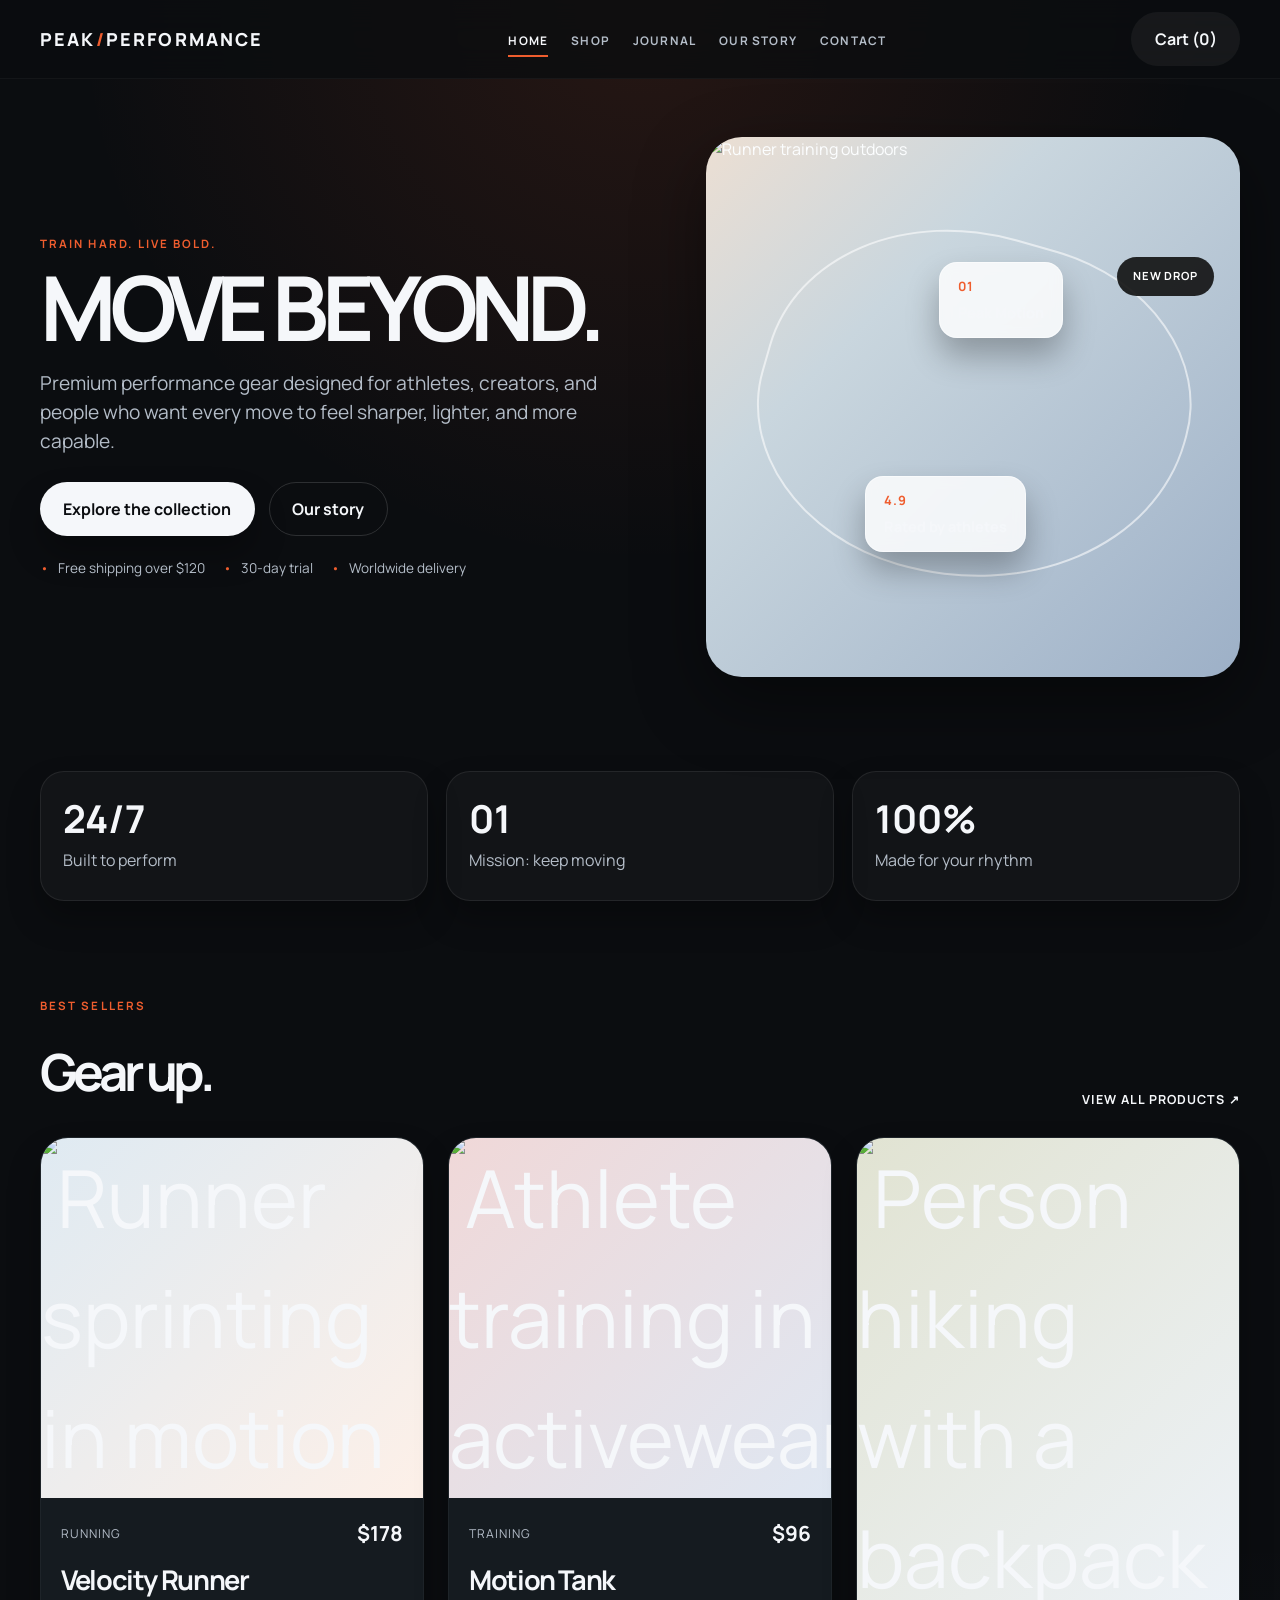
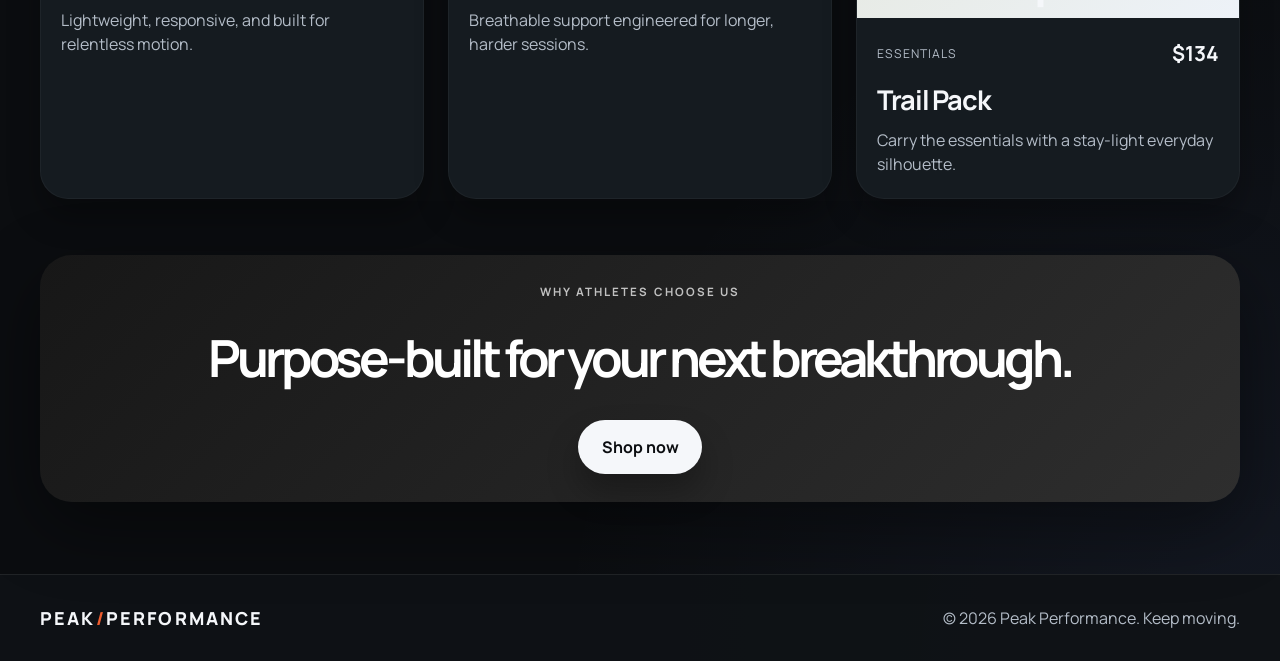
==== commit 46e48ba6: "feat: update font family to Manrope across multiple pages; add preconnect links for improved perform" ====
--- a/index.html
+++ b/index.html
@@ -8,6 +8,12 @@
       content="Premium performance essentials for training, travel, and everyday movement."
     />
     <title>Peak Performance | Move Beyond</title>
+    <link rel="preconnect" href="https://fonts.googleapis.com" />
+    <link rel="preconnect" href="https://fonts.gstatic.com" crossorigin />
+    <link
+      href="https://fonts.googleapis.com/css2?family=Manrope:wght@400;500;600;700;800&display=swap"
+      rel="stylesheet"
+    />
     <link rel="stylesheet" href="styles.css" />
     <script src="app.js" defer></script>
   </head>
--- a/styles.css
+++ b/styles.css
@@ -22,7 +22,7 @@
 
 body {
   margin: 0;
-  font-family: "Poppins", "Segoe UI", sans-serif;
+  font-family: "Manrope", "Segoe UI", sans-serif;
   color: var(--text);
   background:
     radial-gradient(circle at top, rgba(239, 93, 46, 0.12), transparent 24%),
@@ -48,7 +48,11 @@
   --shadow-soft: 0 18px 32px rgba(20, 24, 27, 0.08);
   background:
     radial-gradient(circle at top, rgba(239, 93, 46, 0.1), transparent 24%),
-    radial-gradient(circle at bottom right, rgba(120, 155, 255, 0.1), transparent 28%),
+    radial-gradient(
+      circle at bottom right,
+      rgba(120, 155, 255, 0.1),
+      transparent 28%
+    ),
     var(--bg);
   color-scheme: light;
 }
@@ -1725,6 +1729,11 @@
   z-index: 2;
   transform: scale(1.025);
   box-shadow: var(--shadow);
+}
+
+.story-visual .floating-card {
+  position: absolute;
+  z-index: 3;
 }
 
 .secret-page {
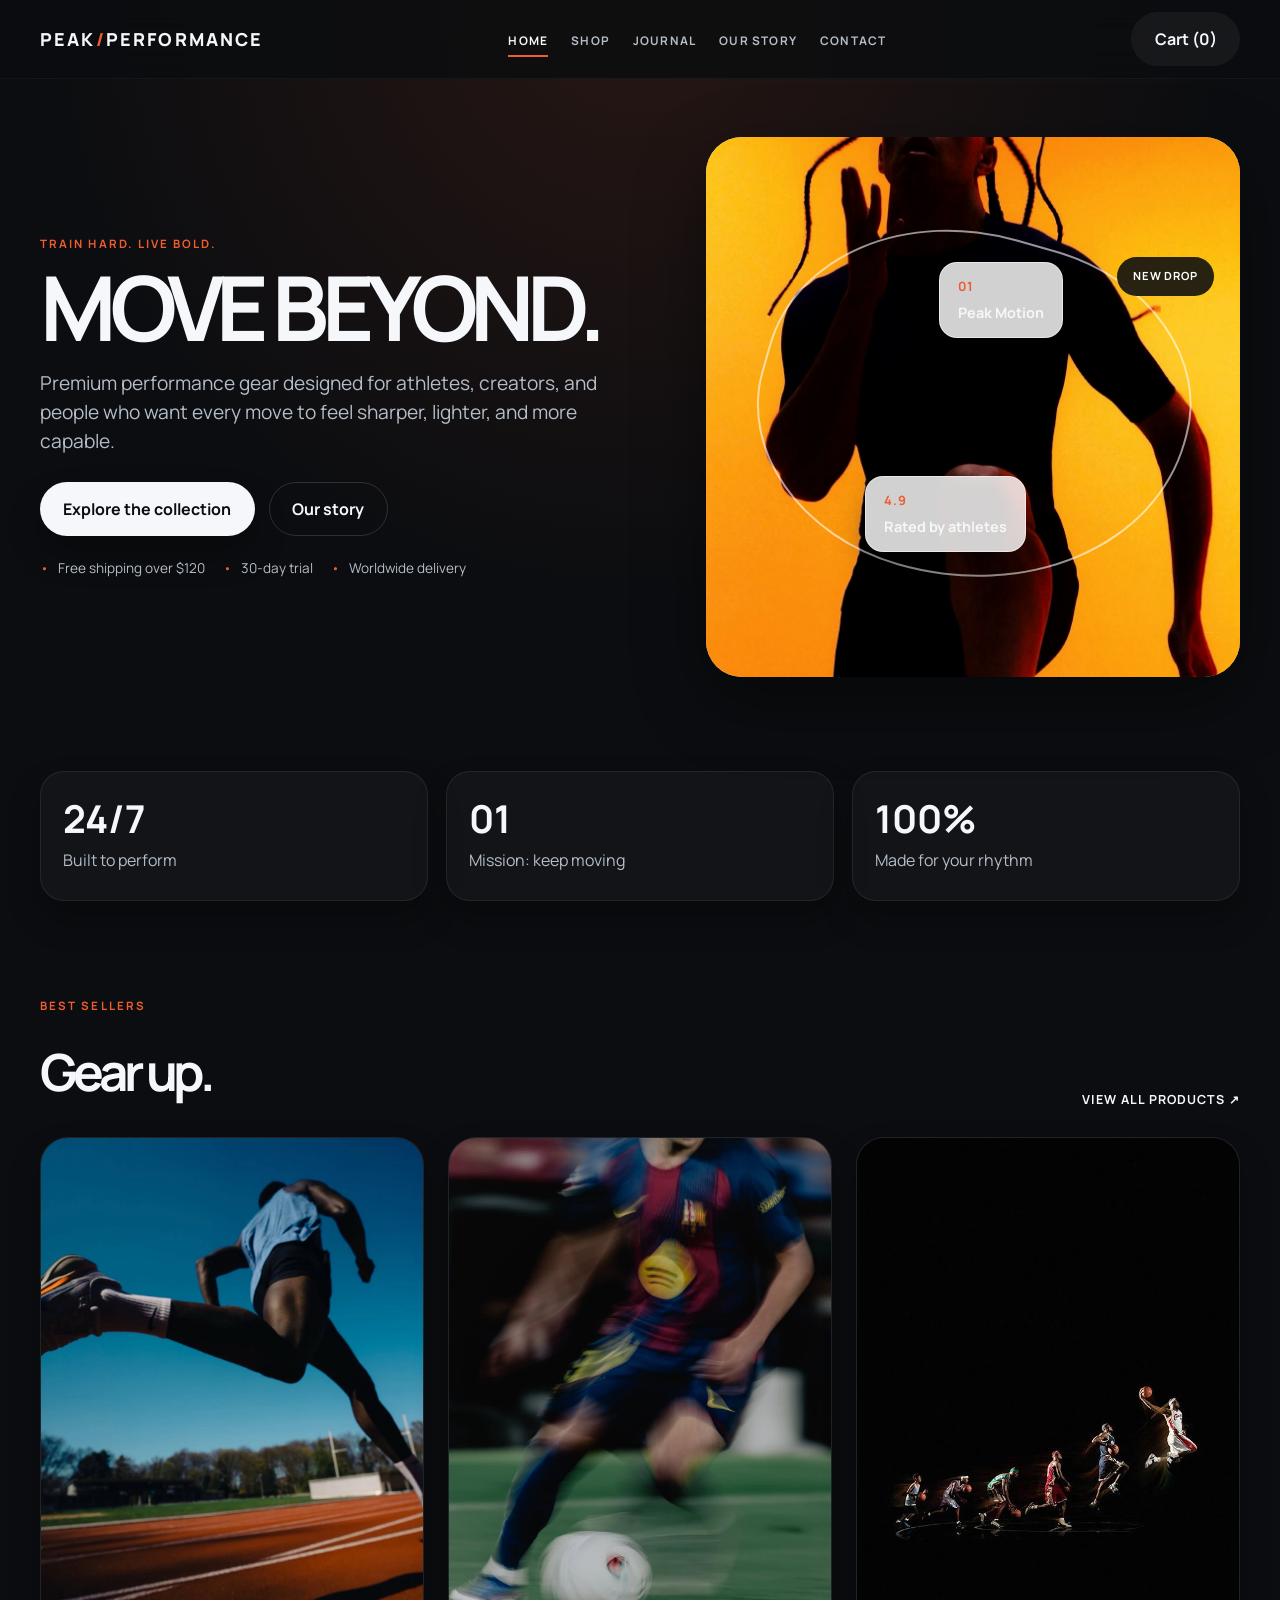
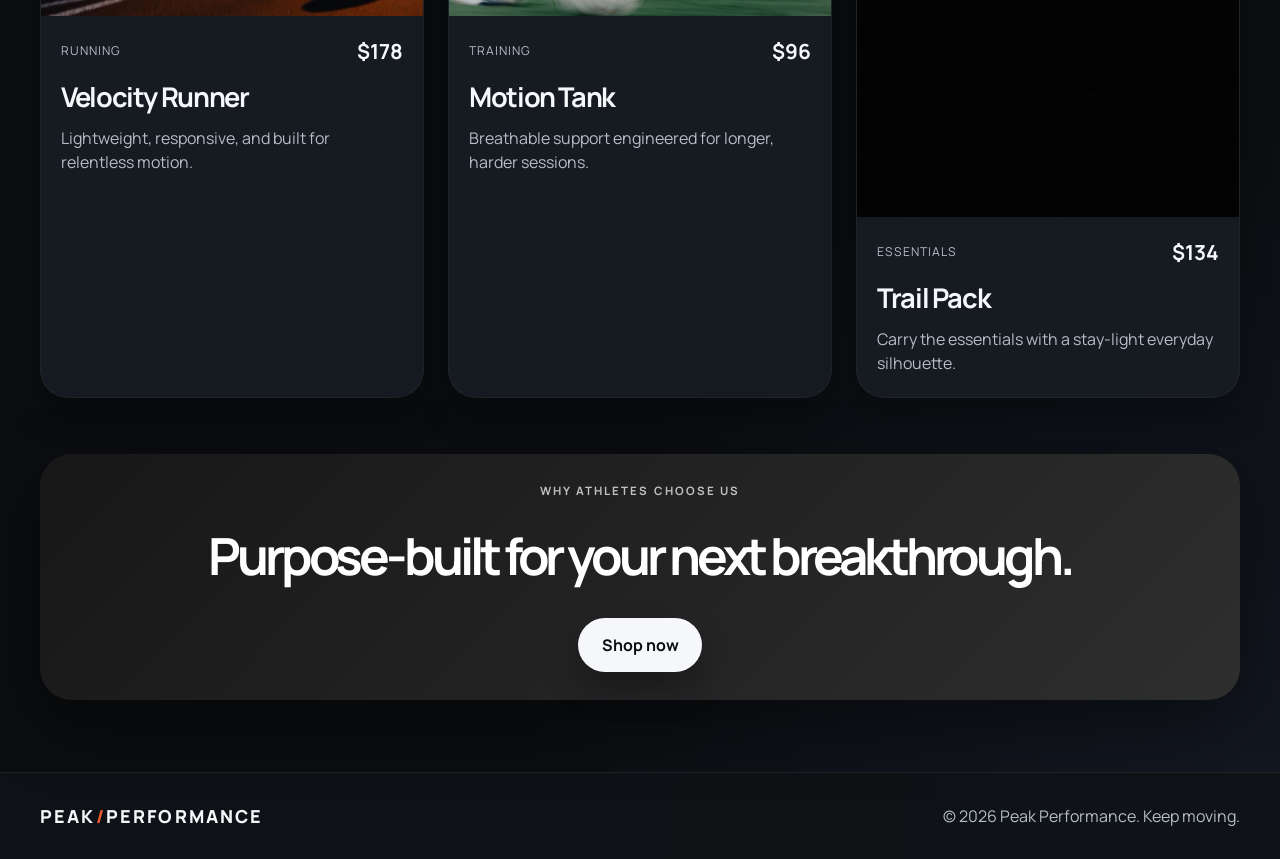
==== commit f67f970d: "Refactor code structure for improved readability and maintainability" ====
--- a/index.html
+++ b/index.html
@@ -72,7 +72,7 @@
             >
               <img
                 class="hero-photo"
-                src="https://images.unsplash.com/photo-1547347298-4074fc3086f0?auto=format&fit=crop&w=1200&q=80"
+                src="assets/img6.webp"
                 alt="Runner training outdoors"
               />
             </a>
@@ -124,7 +124,7 @@
                 aria-label="Open private Route 02 field note"
               >
                 <img
-                  src="https://images.unsplash.com/photo-1517836357463-d25dfeac3438?auto=format&fit=crop&w=900&q=80"
+                  src="assets/img3.webp"
                   alt="Runner sprinting in motion"
                 />
               </a>
@@ -142,7 +142,7 @@
           <article class="product-card">
             <div class="product-thumb gradient-b">
               <img
-                src="https://images.unsplash.com/photo-1552674605-db6ffd4facb5?auto=format&fit=crop&w=900&q=80"
+                src="assets/img1.webp"
                 alt="Athlete training in activewear"
               />
             </div>
@@ -159,7 +159,7 @@
           <article class="product-card">
             <div class="product-thumb gradient-c">
               <img
-                src="https://images.unsplash.com/photo-1527631746610-bca00a040d60?auto=format&fit=crop&w=900&q=80"
+                src="assets/img2.webp"
                 alt="Person hiking with a backpack"
               />
             </div>
--- a/styles.css
+++ b/styles.css
@@ -731,6 +731,62 @@
   color: var(--muted);
 }
 
+.motion-gallery {
+  display: grid;
+  grid-template-columns: 1fr 1.2fr 1fr;
+  align-items: stretch;
+  gap: 18px;
+}
+
+.motion-card {
+  position: relative;
+  min-height: 300px;
+  margin: 0;
+  overflow: hidden;
+  border-radius: 24px;
+  background: var(--panel-soft);
+  box-shadow: var(--shadow-soft);
+  transition:
+    transform 0.22s ease,
+    box-shadow 0.22s ease;
+}
+
+.motion-card-tall {
+  min-height: 380px;
+}
+
+.motion-card img {
+  width: 100%;
+  height: 100%;
+  min-height: inherit;
+  object-fit: cover;
+  transition: transform 0.35s ease;
+}
+
+.motion-card:hover,
+.motion-card:focus-within {
+  transform: scale(1.025);
+  box-shadow: var(--shadow);
+}
+
+.motion-card:hover img,
+.motion-card:focus-within img {
+  transform: scale(1.04);
+}
+
+.motion-card figcaption {
+  position: absolute;
+  right: 16px;
+  bottom: 16px;
+  left: 16px;
+  color: #ffffff;
+  font-size: 0.78rem;
+  font-weight: 800;
+  letter-spacing: 0.1em;
+  text-transform: uppercase;
+  text-shadow: 0 2px 14px rgba(0, 0, 0, 0.7);
+}
+
 .timeline {
   display: grid;
   grid-template-columns: repeat(3, minmax(0, 1fr));
@@ -1852,6 +1908,7 @@
   .product-detail,
   .detail-story,
   .journal-feature,
+  .motion-gallery,
   .article-hero-inner,
   .article-layout,
   .secret-note,
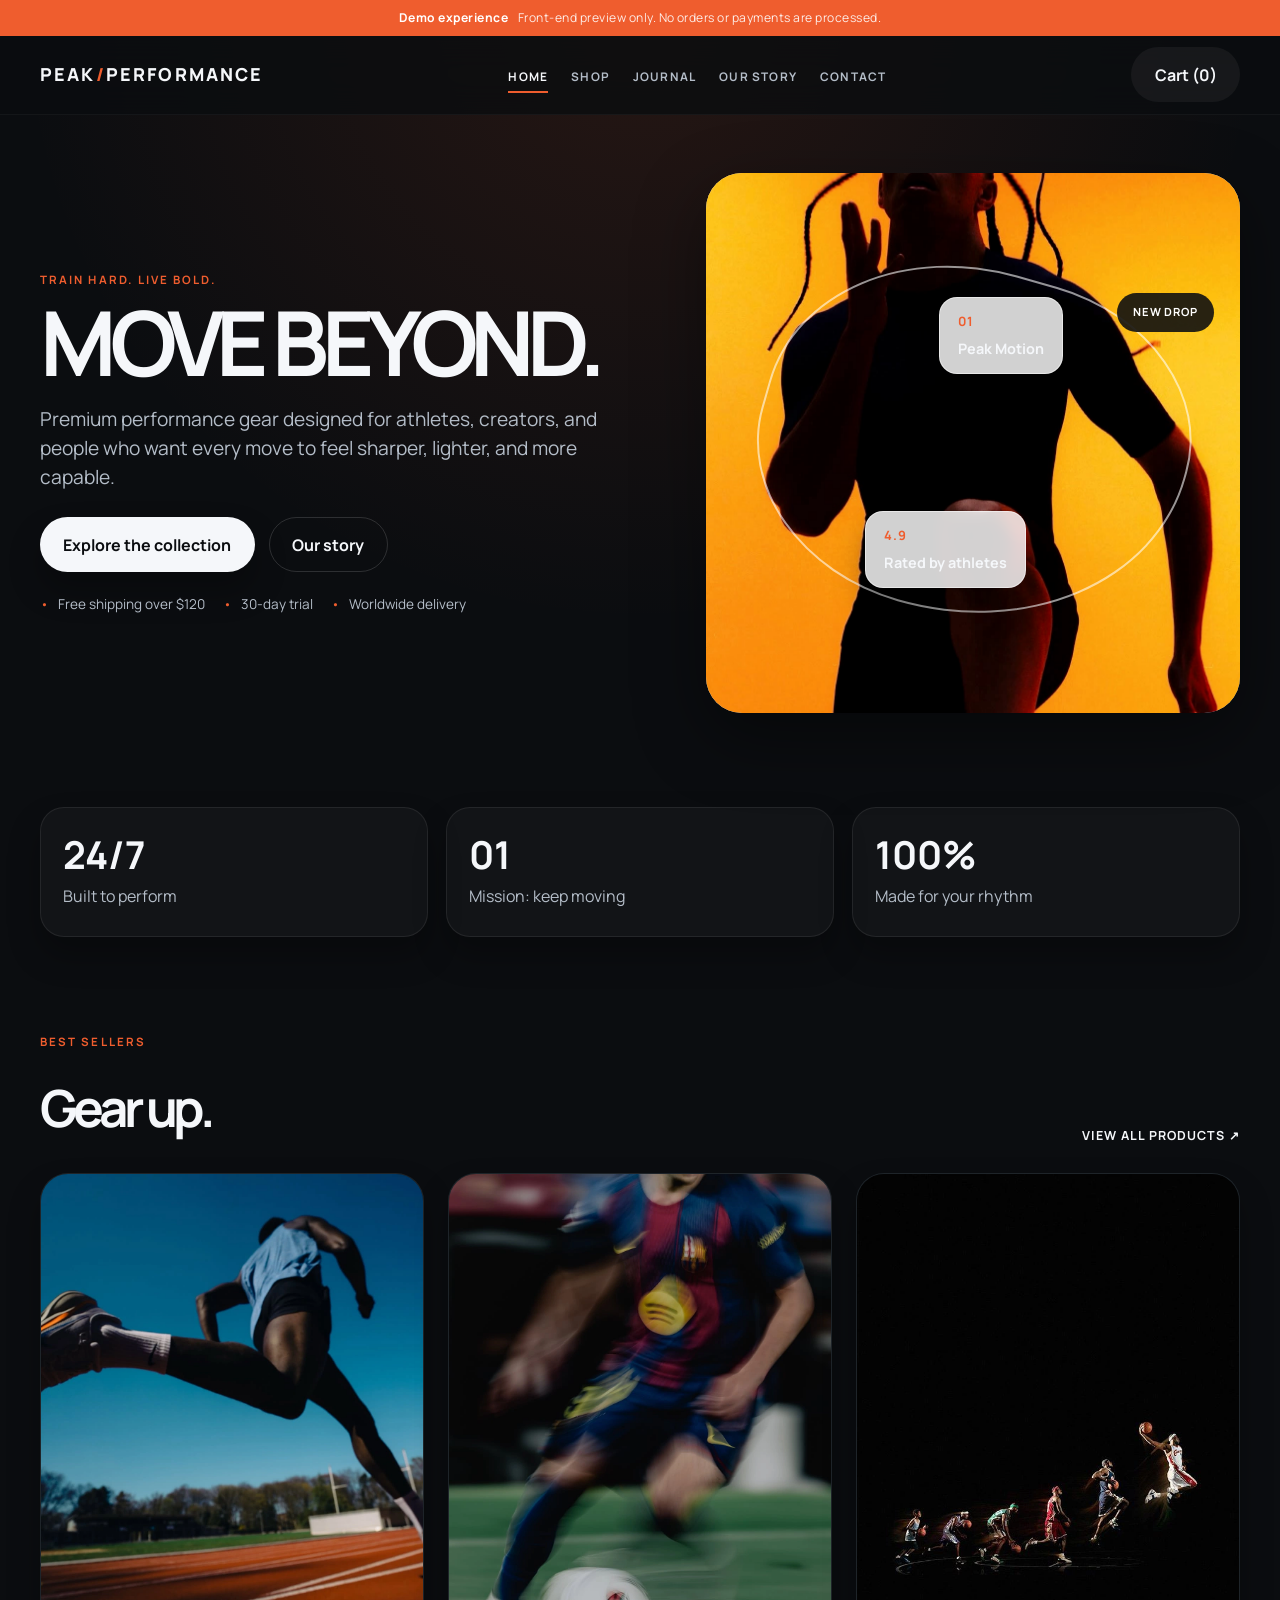
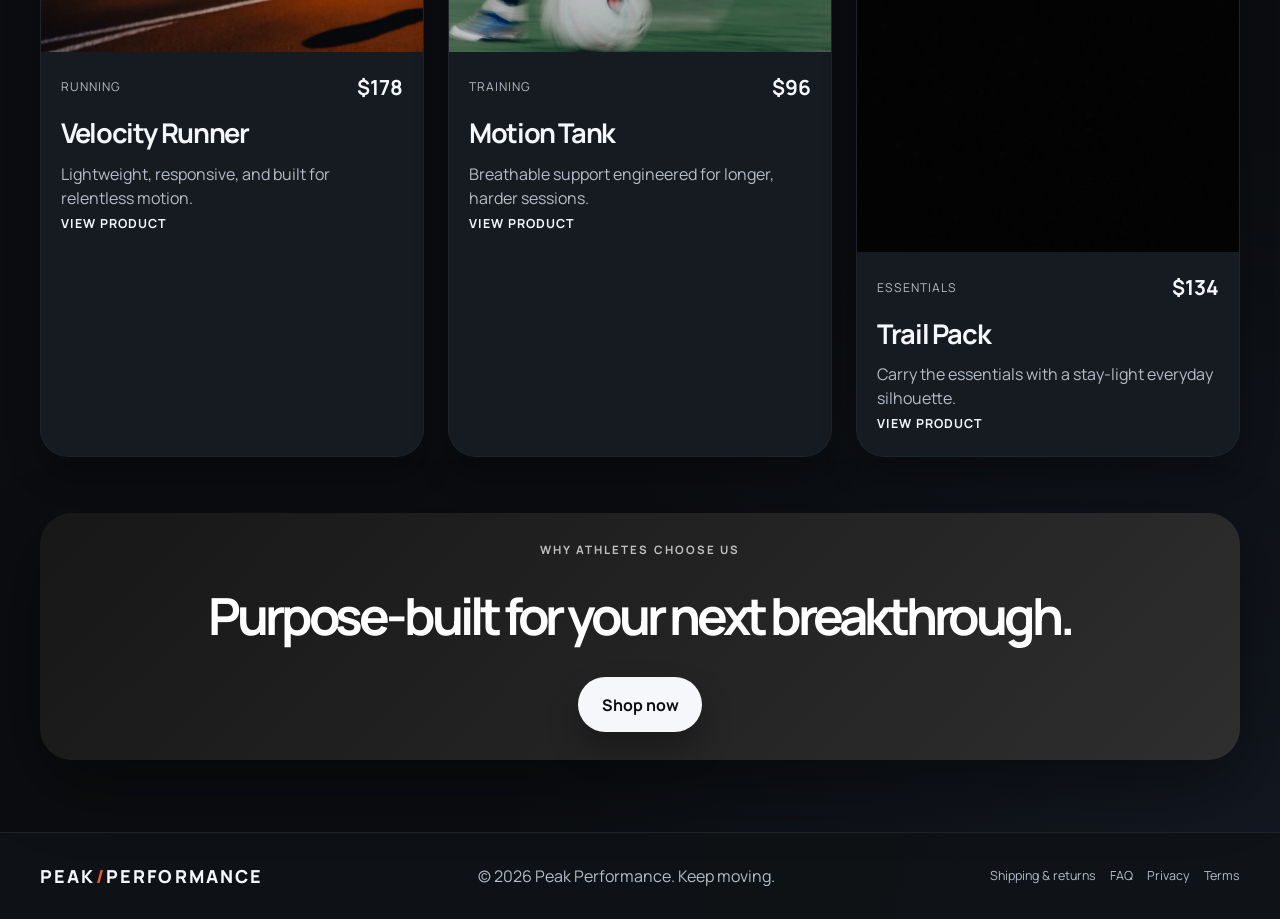
==== commit 17e5faa4: "feat: implement product catalog, enhance cart functionality, and add policies page" ====
--- a/index.html
+++ b/index.html
@@ -120,13 +120,10 @@
             <div class="product-thumb gradient-a">
               <a
                 class="image-link"
-                href="route.html"
-                aria-label="Open private Route 02 field note"
-              >
-                <img
-                  src="assets/img3.webp"
-                  alt="Runner sprinting in motion"
-                />
+                href="product.html?product=velocity-runner"
+                aria-label="View Velocity Runner"
+              >
+                <img src="assets/img3.webp" alt="Runner sprinting in motion" />
               </a>
             </div>
             <div class="product-body">
@@ -136,15 +133,22 @@
               </div>
               <h3>Velocity Runner</h3>
               <p>Lightweight, responsive, and built for relentless motion.</p>
+              <a class="text-link" href="product.html?product=velocity-runner"
+                >View product</a
+              >
             </div>
           </article>
 
           <article class="product-card">
             <div class="product-thumb gradient-b">
-              <img
-                src="assets/img1.webp"
-                alt="Athlete training in activewear"
-              />
+              <a
+                class="image-link"
+                href="product.html?product=motion-tank"
+                aria-label="View Motion Tank"
+                ><img
+                  src="assets/img1.webp"
+                  alt="Athlete training in activewear"
+              /></a>
             </div>
             <div class="product-body">
               <div class="product-meta">
@@ -153,15 +157,22 @@
               </div>
               <h3>Motion Tank</h3>
               <p>Breathable support engineered for longer, harder sessions.</p>
+              <a class="text-link" href="product.html?product=motion-tank"
+                >View product</a
+              >
             </div>
           </article>
 
           <article class="product-card">
             <div class="product-thumb gradient-c">
-              <img
-                src="assets/img2.webp"
-                alt="Person hiking with a backpack"
-              />
+              <a
+                class="image-link"
+                href="product.html?product=trail-pack"
+                aria-label="View Trail Pack"
+                ><img
+                  src="assets/img2.webp"
+                  alt="Person hiking with a backpack"
+              /></a>
             </div>
             <div class="product-body">
               <div class="product-meta">
@@ -170,6 +181,9 @@
               </div>
               <h3>Trail Pack</h3>
               <p>Carry the essentials with a stay-light everyday silhouette.</p>
+              <a class="text-link" href="product.html?product=trail-pack"
+                >View product</a
+              >
             </div>
           </article>
         </div>
--- a/styles.css
+++ b/styles.css
@@ -57,6 +57,22 @@
   color-scheme: light;
 }
 
+.demo-banner {
+  display: flex;
+  justify-content: center;
+  gap: 0.6rem;
+  padding: 0.55rem 1rem;
+  background: var(--accent);
+  color: #ffffff;
+  font-size: 0.76rem;
+  letter-spacing: 0.04em;
+  text-align: center;
+}
+
+.demo-banner span {
+  opacity: 0.88;
+}
+
 a {
   color: inherit;
   text-decoration: none;
@@ -101,6 +117,7 @@
   top: 0;
   z-index: 50;
   background: rgba(11, 13, 16, 0.8);
+  -webkit-backdrop-filter: blur(16px);
   backdrop-filter: blur(16px);
   border-bottom: 1px solid rgba(255, 255, 255, 0.04);
 }
@@ -378,6 +395,7 @@
   border: 1px solid rgba(255, 255, 255, 0.5);
   border-radius: 18px;
   padding: 14px 18px;
+  -webkit-backdrop-filter: blur(6px);
   backdrop-filter: blur(6px);
   box-shadow: var(--shadow-soft);
   z-index: 2;
@@ -610,6 +628,21 @@
   color: var(--muted);
 }
 
+.footer-links {
+  display: flex;
+  flex-wrap: wrap;
+  gap: 14px;
+  color: var(--muted);
+  font-size: 0.78rem;
+}
+
+.footer-links a:hover,
+.footer-links a:focus-visible,
+.info-box a:hover,
+.info-box a:focus-visible {
+  color: var(--accent);
+}
+
 .small-hero {
   padding-top: 90px;
   padding-bottom: 30px;
@@ -880,6 +913,20 @@
 .sort-box select:focus {
   border-color: rgba(239, 93, 46, 0.5);
   box-shadow: 0 0 0 3px rgba(239, 93, 46, 0.12);
+}
+
+.form-success {
+  display: grid;
+  gap: 8px;
+  padding: 24px;
+  border: 1px solid rgba(239, 93, 46, 0.35);
+  border-radius: 18px;
+  background: rgba(239, 93, 46, 0.1);
+}
+
+.form-success p {
+  margin: 0;
+  color: var(--muted);
 }
 
 .info-panel {
@@ -988,6 +1035,28 @@
   margin-top: 18px;
 }
 
+.policy-grid {
+  display: grid;
+  grid-template-columns: repeat(2, minmax(0, 1fr));
+  gap: 20px;
+}
+
+.policy-card {
+  padding: 28px;
+  border: 1px solid var(--line);
+  border-radius: 20px;
+  background: rgba(255, 255, 255, 0.72);
+}
+
+.policy-card h2,
+.policy-card p:last-child {
+  margin-bottom: 0;
+}
+
+.policy-card p:last-child {
+  color: var(--muted);
+}
+
 .product-detail {
   display: grid;
   grid-template-columns: 1fr 0.9fr;
@@ -1395,6 +1464,31 @@
   font-size: 0.78rem;
 }
 
+.clear-cart {
+  justify-self: start;
+  border: 0;
+  background: transparent;
+  cursor: pointer;
+}
+
+.product-support-grid {
+  display: grid;
+  gap: 12px;
+  margin-top: 24px;
+  padding-top: 20px;
+  border-top: 1px solid var(--line);
+}
+
+.product-support-grid div {
+  display: grid;
+  gap: 2px;
+}
+
+.product-support-grid span {
+  color: var(--muted);
+  font-size: 0.82rem;
+}
+
 .checkout-page {
   background:
     radial-gradient(circle at 10% 0%, rgba(239, 93, 46, 0.11), transparent 25%),
@@ -1611,6 +1705,12 @@
 .checkout-submit {
   width: 100%;
   min-height: 54px;
+}
+
+.checkout-submit:disabled {
+  cursor: not-allowed;
+  opacity: 0.55;
+  transform: none;
 }
 
 .checkout-disclaimer {
@@ -1916,6 +2016,7 @@
   .cart-layout,
   .checkout-shell,
   .journal-grid,
+  .policy-grid,
   .product-grid,
   .feature-grid,
   .timeline {
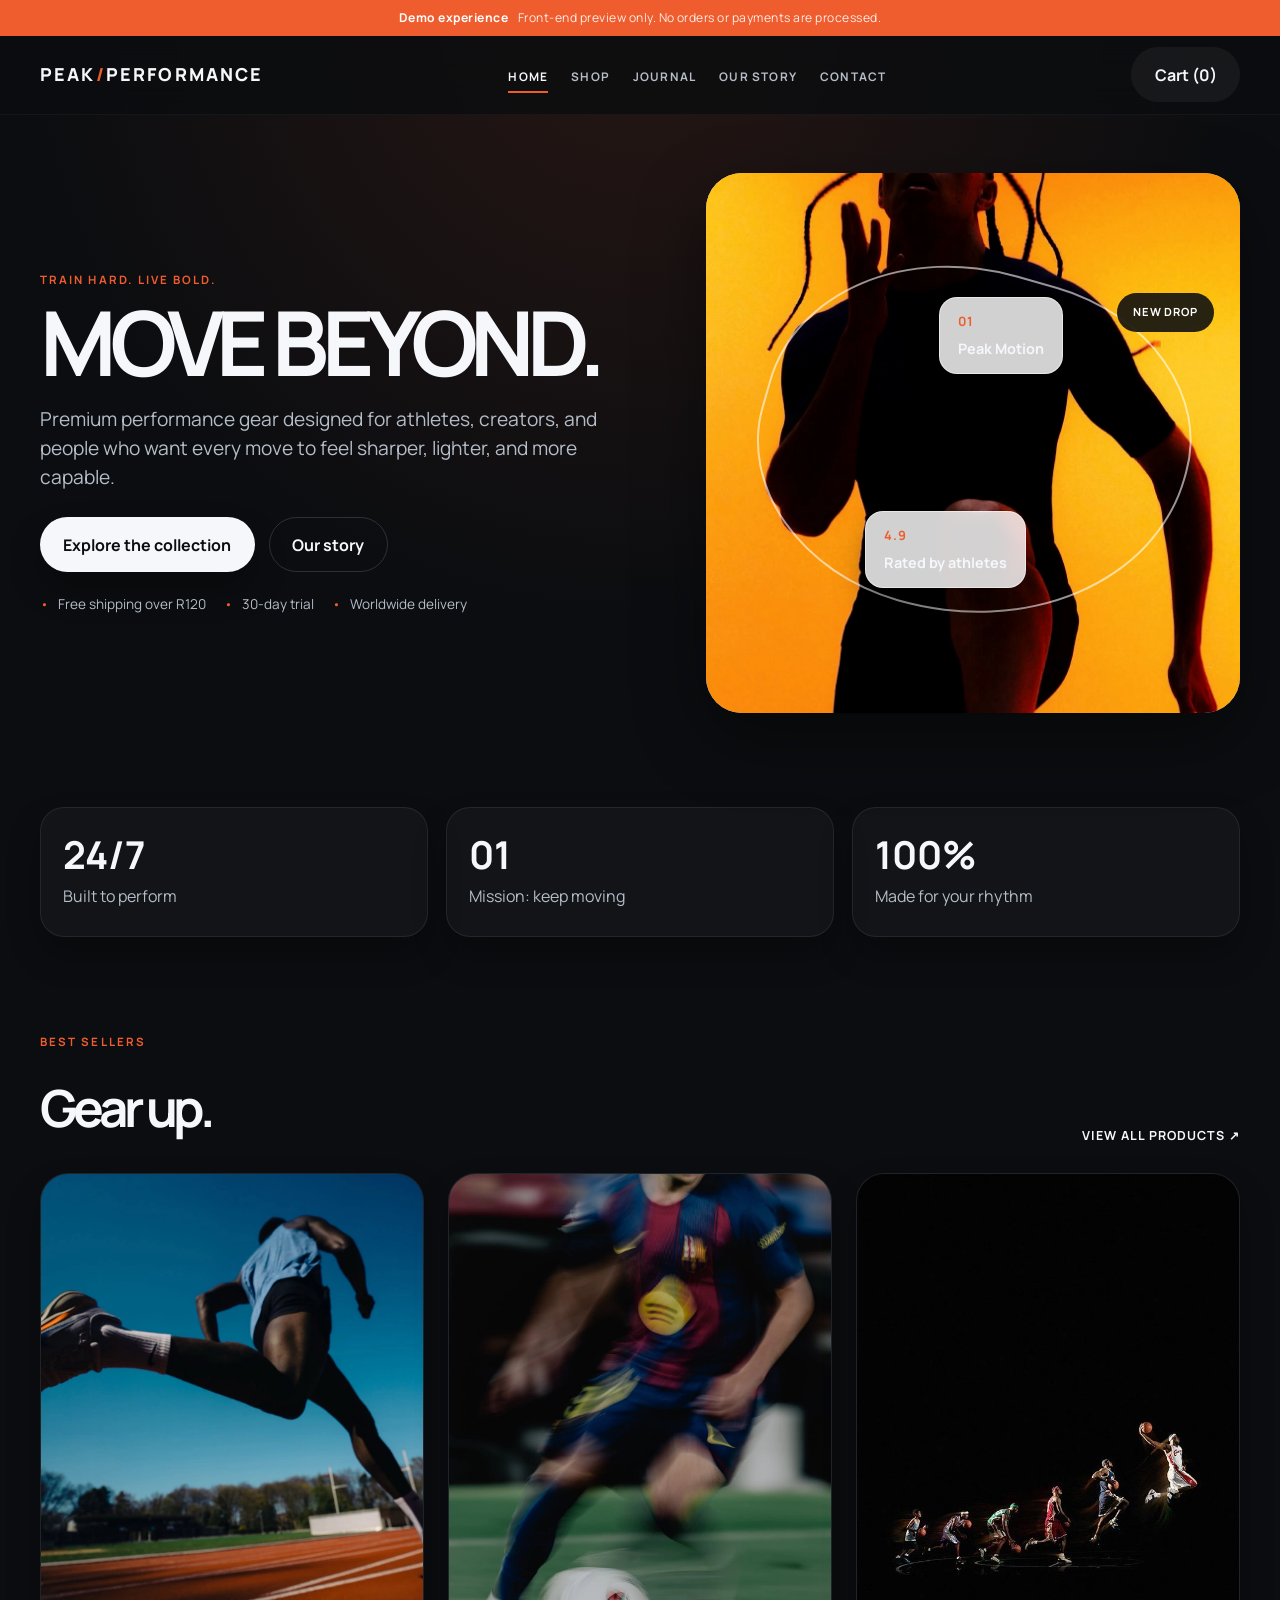
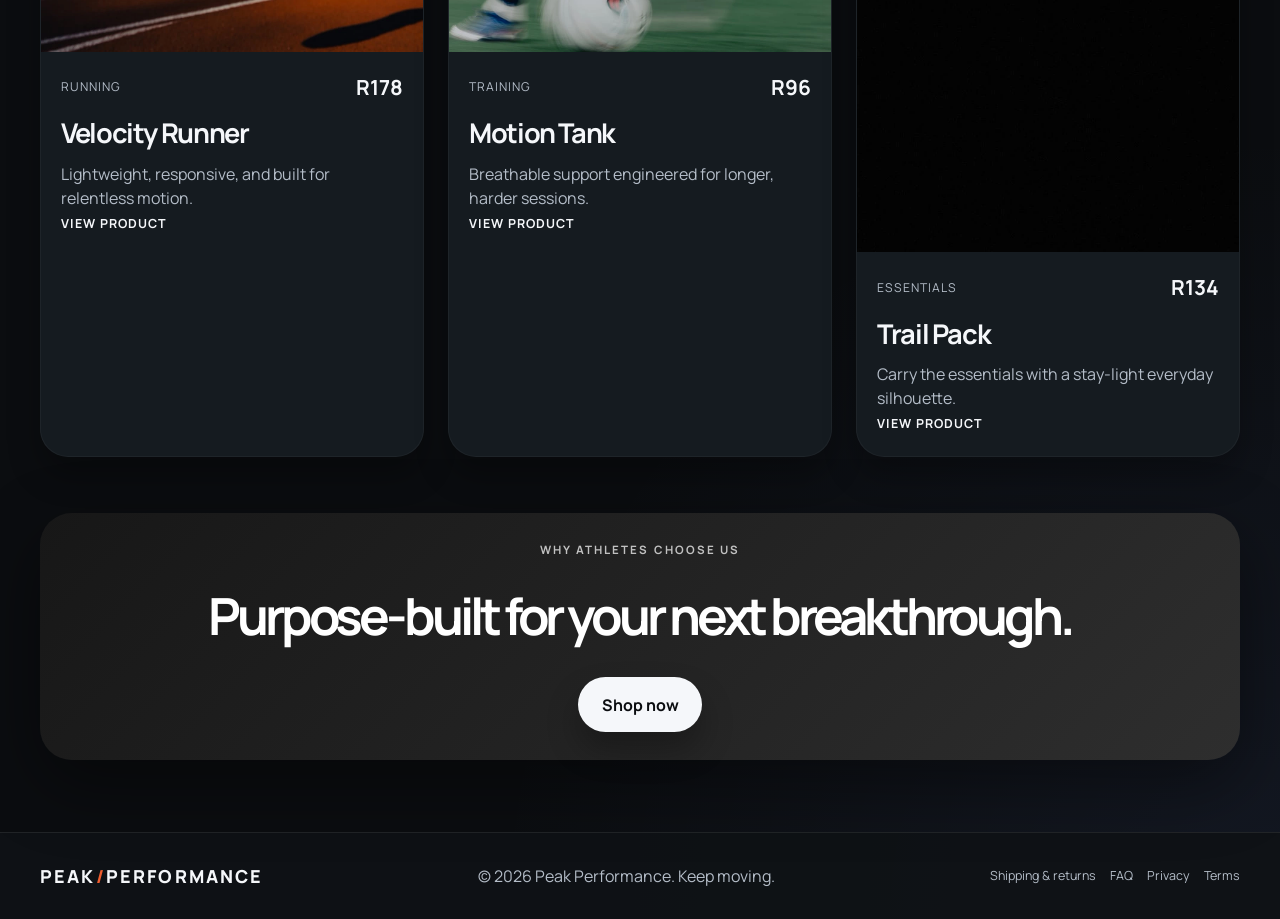
==== commit b47d8384: "feat: update currency format to South African Rand across all relevant pages" ====
--- a/index.html
+++ b/index.html
@@ -55,7 +55,7 @@
               <a class="btn btn-secondary" href="about.html">Our story</a>
             </div>
             <ul class="trust-list">
-              <li>Free shipping over $120</li>
+              <li>Free shipping over R120</li>
               <li>30-day trial</li>
               <li>Worldwide delivery</li>
             </ul>
@@ -129,7 +129,7 @@
             <div class="product-body">
               <div class="product-meta">
                 <span>Running</span>
-                <strong>$178</strong>
+                <strong>R178</strong>
               </div>
               <h3>Velocity Runner</h3>
               <p>Lightweight, responsive, and built for relentless motion.</p>
@@ -153,7 +153,7 @@
             <div class="product-body">
               <div class="product-meta">
                 <span>Training</span>
-                <strong>$96</strong>
+                <strong>R96</strong>
               </div>
               <h3>Motion Tank</h3>
               <p>Breathable support engineered for longer, harder sessions.</p>
@@ -177,7 +177,7 @@
             <div class="product-body">
               <div class="product-meta">
                 <span>Essentials</span>
-                <strong>$134</strong>
+                <strong>R134</strong>
               </div>
               <h3>Trail Pack</h3>
               <p>Carry the essentials with a stay-light everyday silhouette.</p>
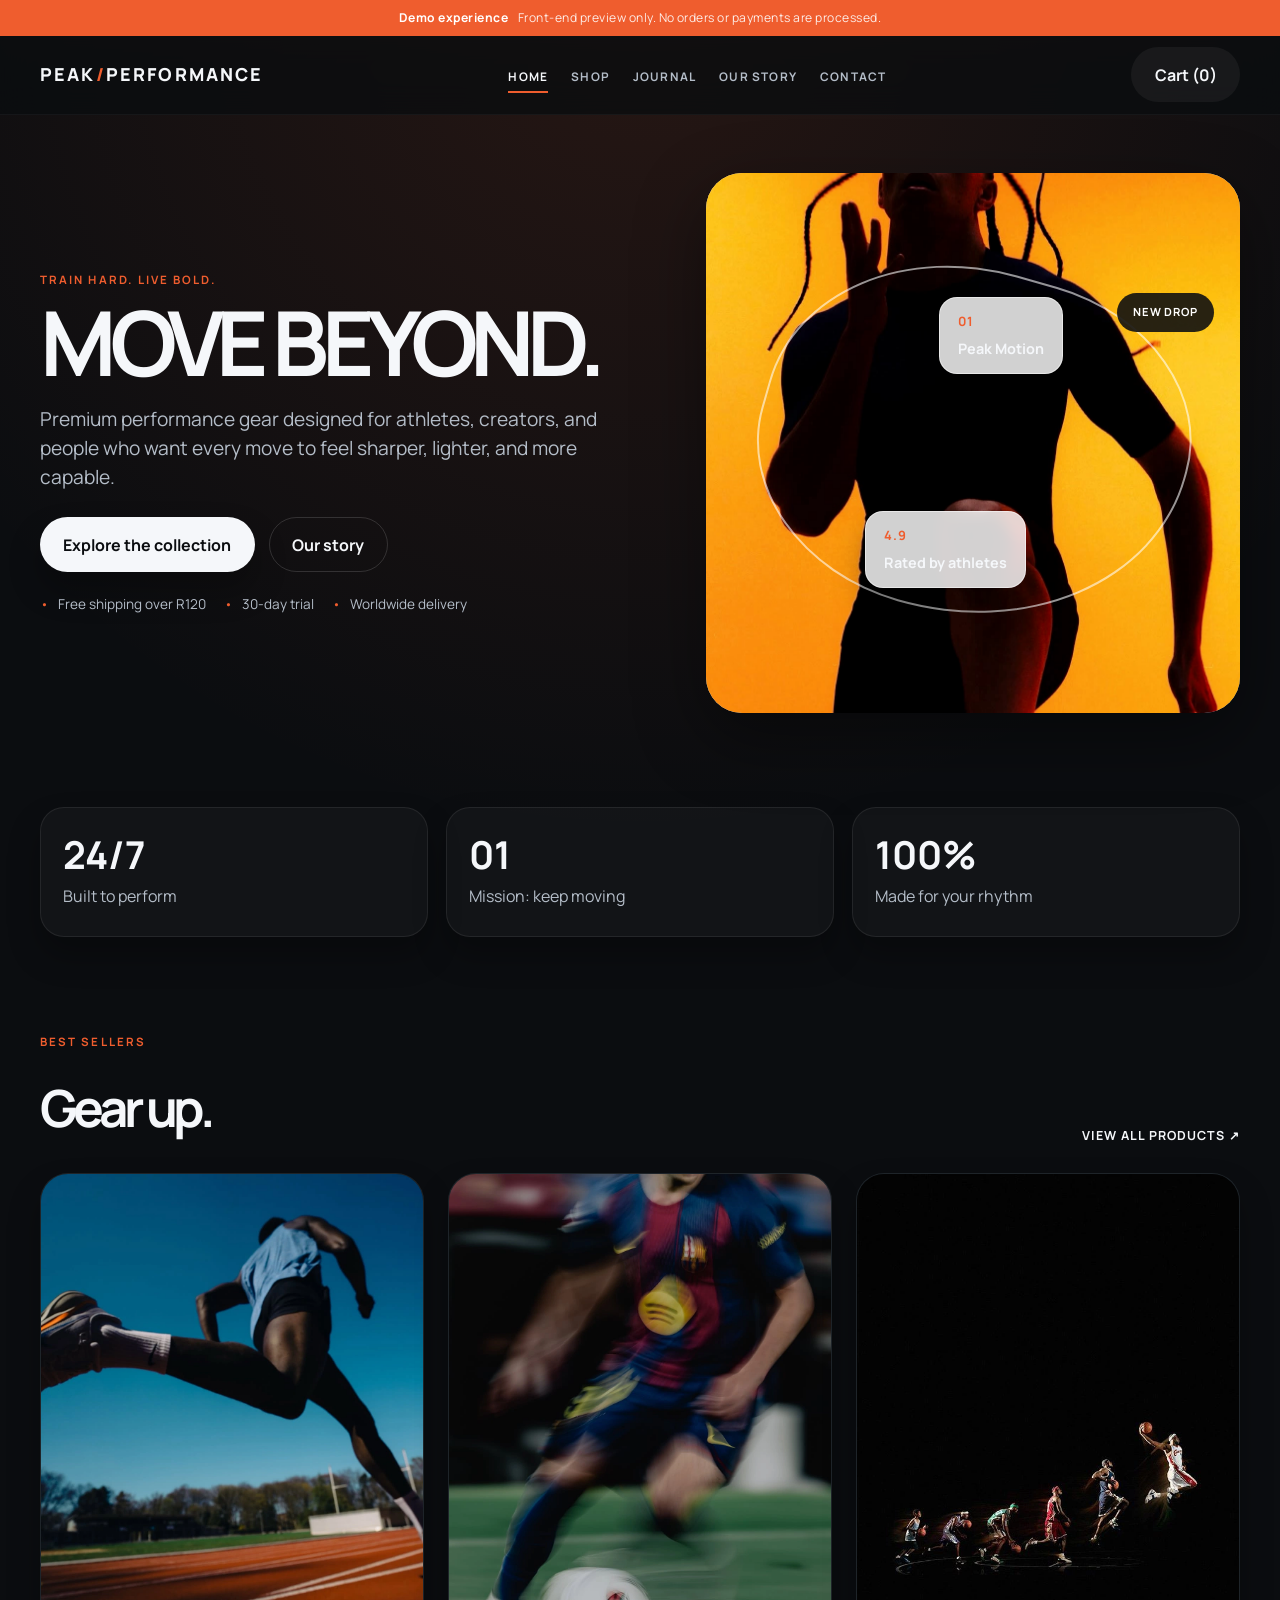
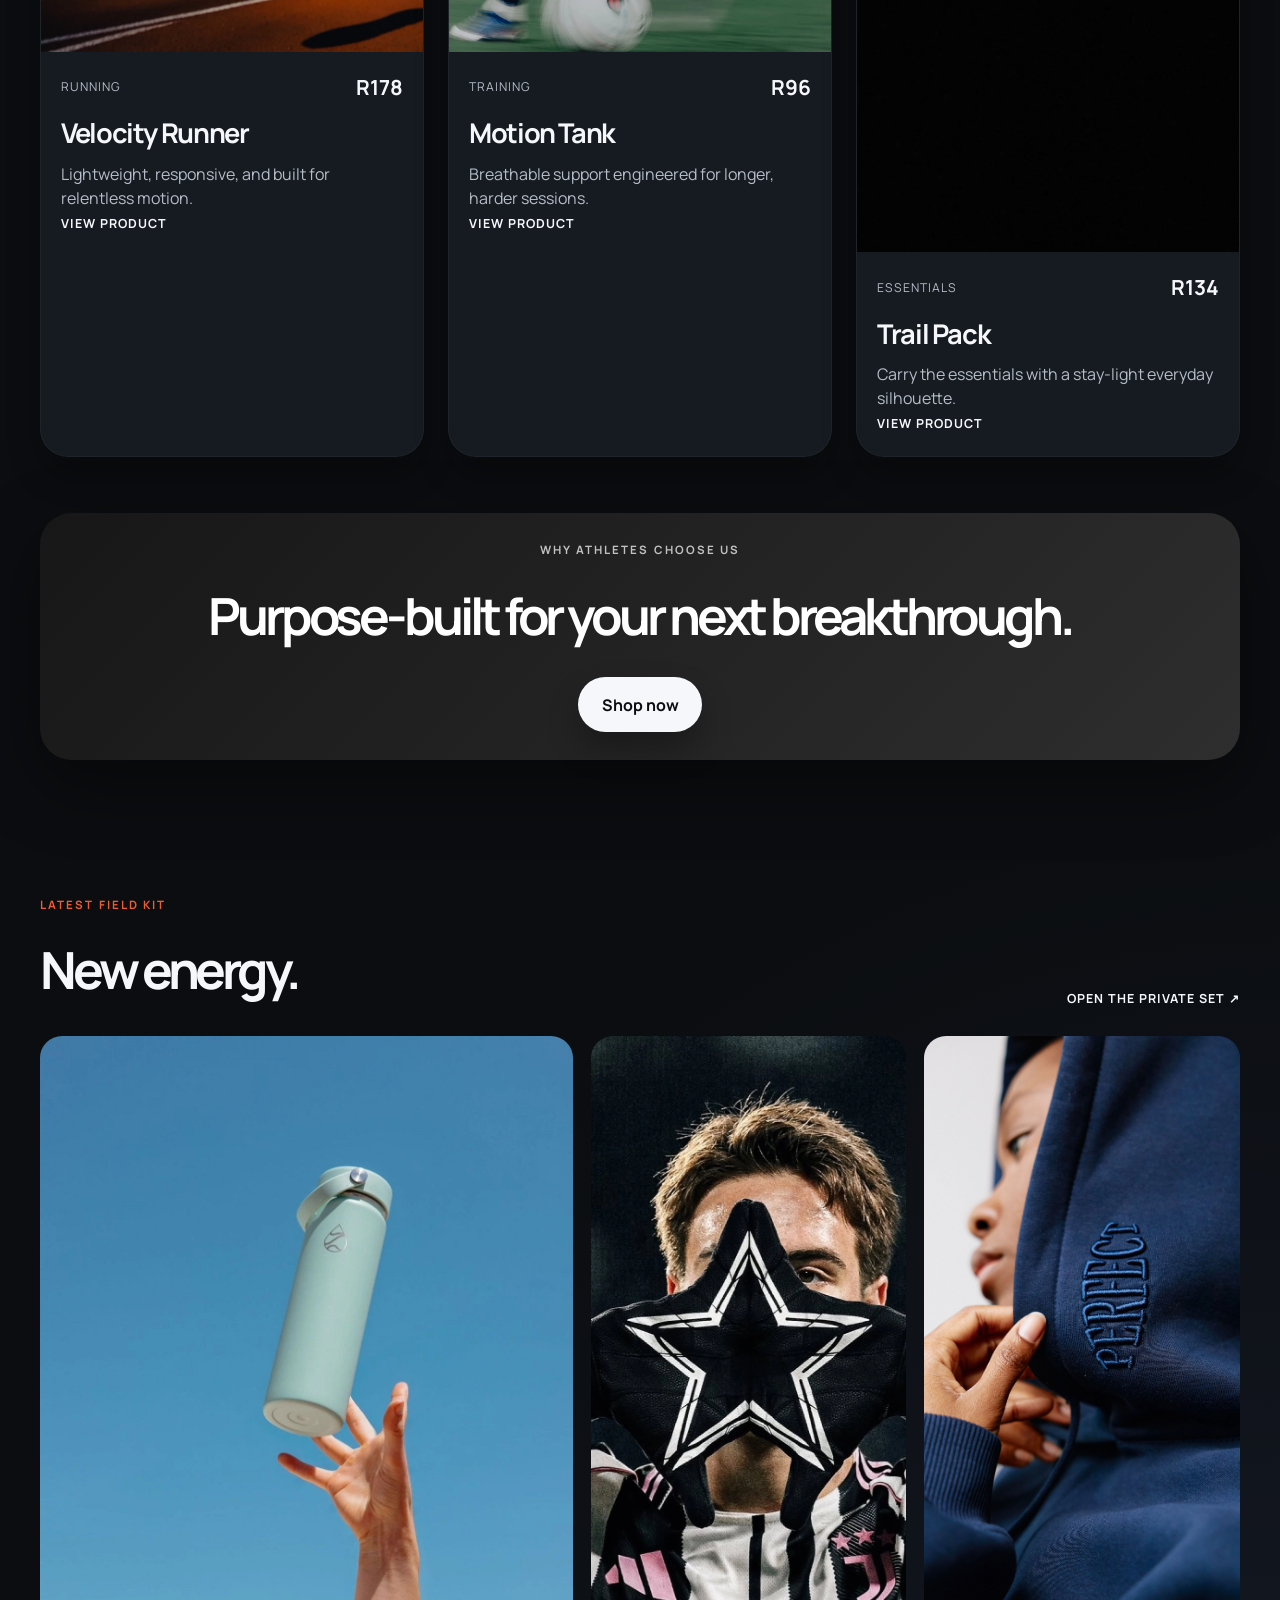
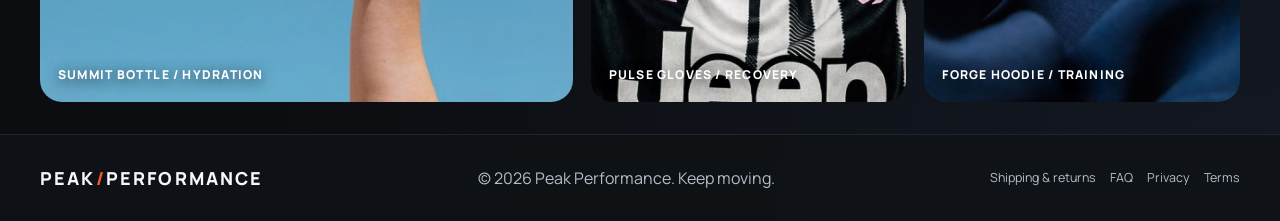
==== commit 8cd03c38: "Add new hoodie image in WebP format to assets" ====
--- a/index.html
+++ b/index.html
@@ -198,6 +198,45 @@
           <a class="btn btn-primary" href="shop.html">Shop now</a>
         </div>
       </section>
+
+      <section class="container field-kit section-space reveal">
+        <div class="section-head">
+          <div>
+            <p class="section-kicker">Latest field kit</p>
+            <h2>New energy.</h2>
+          </div>
+          <a class="text-link" href="secret.html">Open the private set ↗</a>
+        </div>
+        <div class="field-kit-grid">
+          <a
+            class="field-kit-card field-kit-card-wide"
+            href="product.html?product=summit-bottle"
+          >
+            <img
+              src="assets/img bottle.webp"
+              alt="Summit Bottle lifted against a blue sky"
+              loading="lazy"
+            />
+            <span>Summit Bottle / Hydration</span>
+          </a>
+          <a class="field-kit-card" href="product.html?product=pulse-gloves">
+            <img
+              src="assets/img gloves.webp"
+              alt="Pulse Gloves worn during training"
+              loading="lazy"
+            />
+            <span>Pulse Gloves / Recovery</span>
+          </a>
+          <a class="field-kit-card" href="product.html?product=forge-hoodie">
+            <img
+              src="assets/img hoodie.webp"
+              alt="Forge Hoodie fabric detail"
+              loading="lazy"
+            />
+            <span>Forge Hoodie / Training</span>
+          </a>
+        </div>
+      </section>
     </main>
 
     <footer class="site-footer">
--- a/styles.css
+++ b/styles.css
@@ -771,6 +771,82 @@
   gap: 18px;
 }
 
+.field-kit-grid {
+  display: grid;
+  grid-template-columns: 1.35fr 0.8fr 0.8fr;
+  gap: 18px;
+}
+
+.field-kit-card {
+  position: relative;
+  min-height: 320px;
+  overflow: hidden;
+  border-radius: 22px;
+  background: var(--panel-soft);
+}
+
+.field-kit-card-wide {
+  min-height: 380px;
+}
+
+.field-kit-card img {
+  width: 100%;
+  height: 100%;
+  min-height: inherit;
+  object-fit: cover;
+  transition: transform 0.35s ease;
+}
+
+.field-kit-card:hover img,
+.field-kit-card:focus-visible img {
+  transform: scale(1.04);
+}
+
+.field-kit-card span {
+  position: absolute;
+  right: 18px;
+  bottom: 18px;
+  left: 18px;
+  color: #ffffff;
+  font-size: 0.76rem;
+  font-weight: 800;
+  letter-spacing: 0.1em;
+  text-transform: uppercase;
+  text-shadow: 0 2px 14px rgba(0, 0, 0, 0.8);
+}
+
+.secret-gallery-grid {
+  display: grid;
+  grid-template-columns: repeat(3, minmax(0, 1fr));
+  gap: 18px;
+}
+
+.secret-gallery figure {
+  margin: 0;
+}
+
+.secret-gallery figure img {
+  width: 100%;
+  height: 420px;
+  object-fit: cover;
+  border-radius: 20px;
+}
+
+.secret-gallery figcaption {
+  margin-top: 12px;
+  color: var(--muted);
+  font-size: 0.78rem;
+  letter-spacing: 0.12em;
+  text-transform: uppercase;
+}
+
+.secret-mark {
+  color: var(--accent);
+  font-size: 0.78rem;
+  font-weight: 800;
+  letter-spacing: 0.12em;
+}
+
 .motion-card {
   position: relative;
   min-height: 300px;
@@ -2016,6 +2092,8 @@
   .cart-layout,
   .checkout-shell,
   .journal-grid,
+  .field-kit-grid,
+  .secret-gallery-grid,
   .policy-grid,
   .product-grid,
   .feature-grid,
